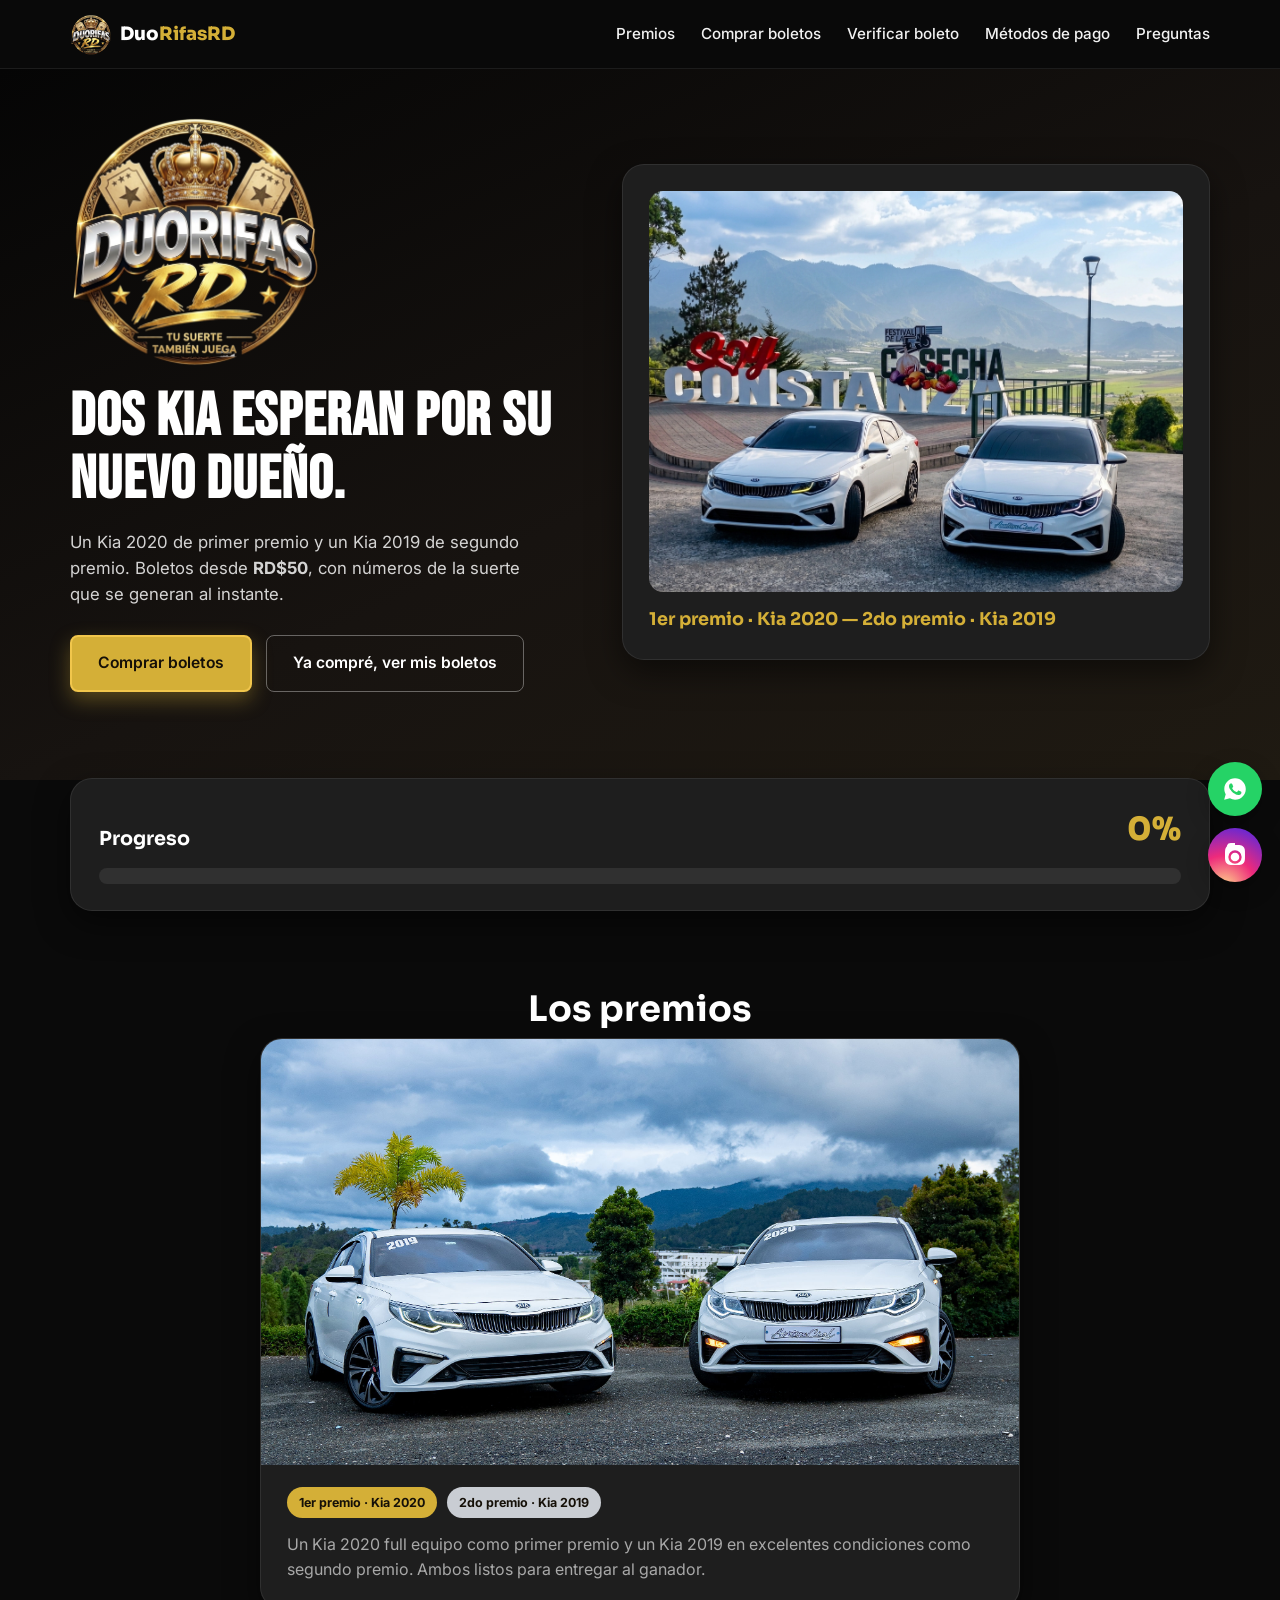
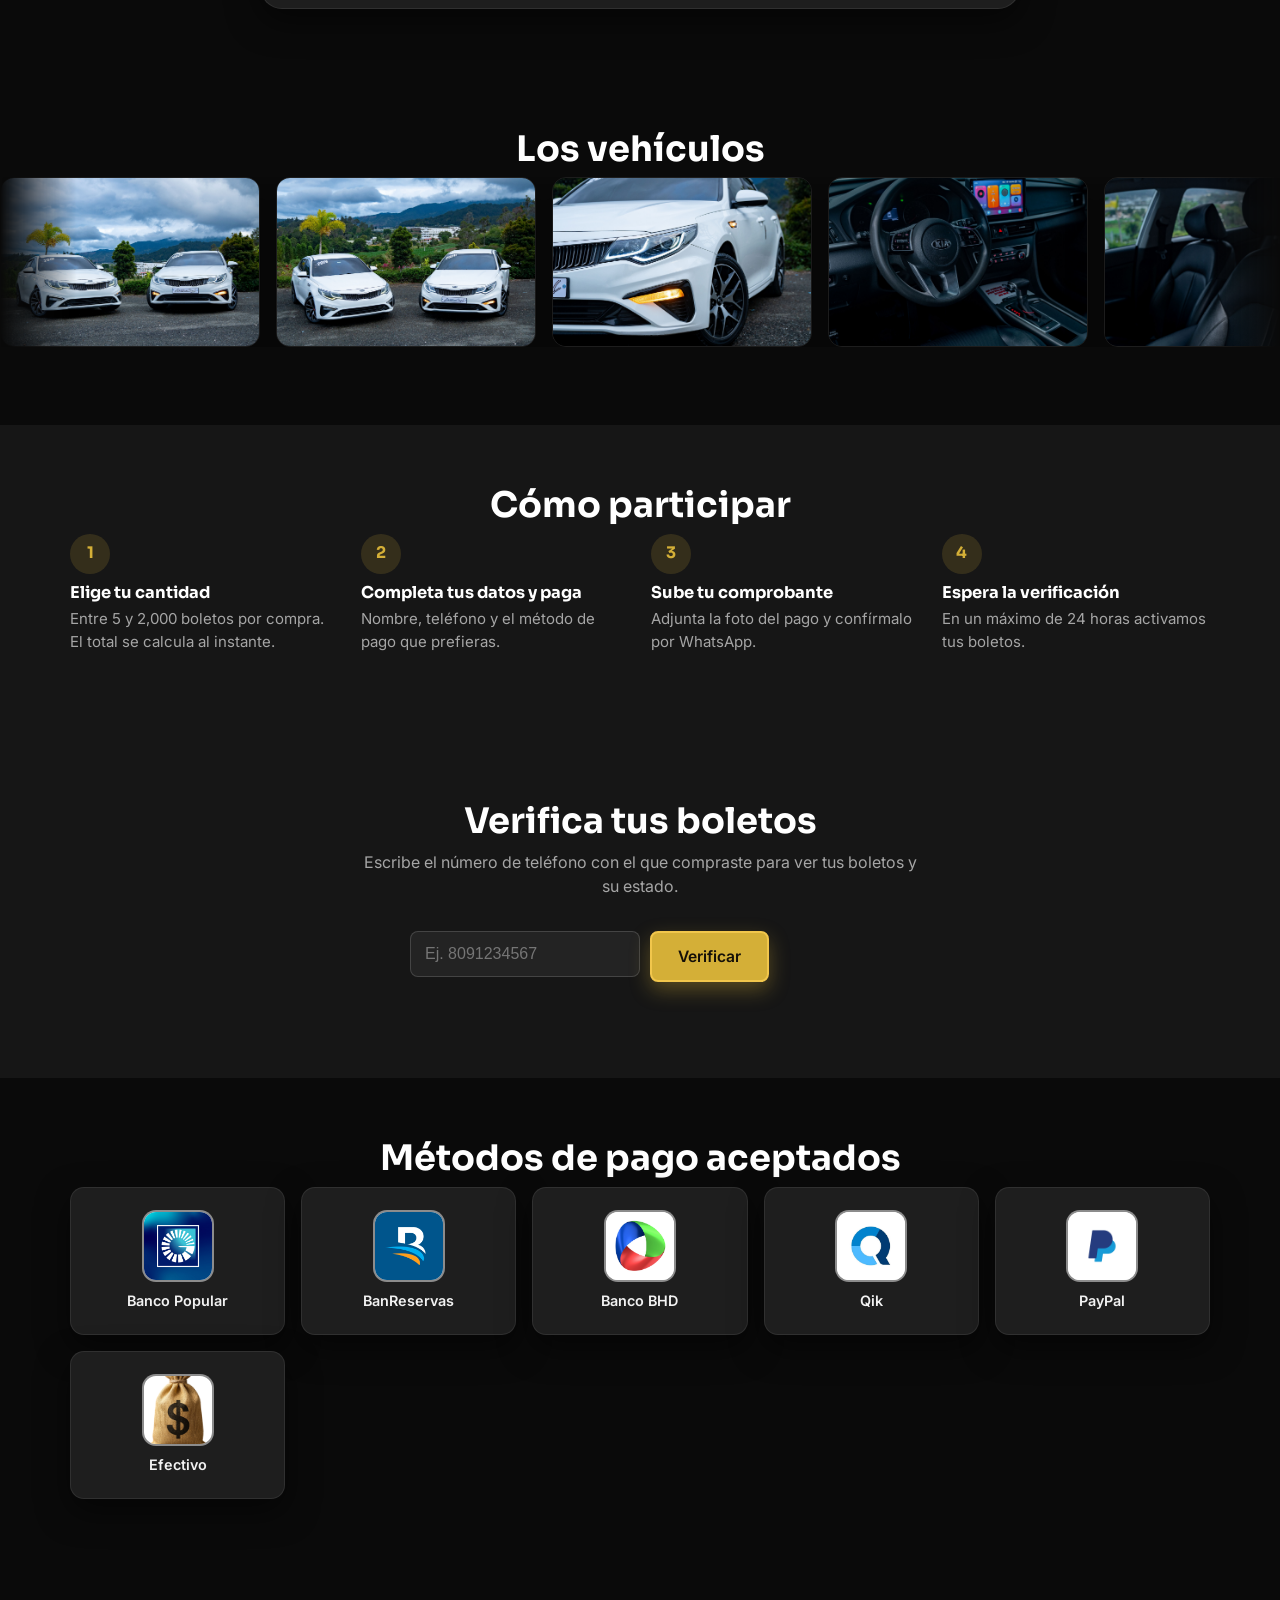
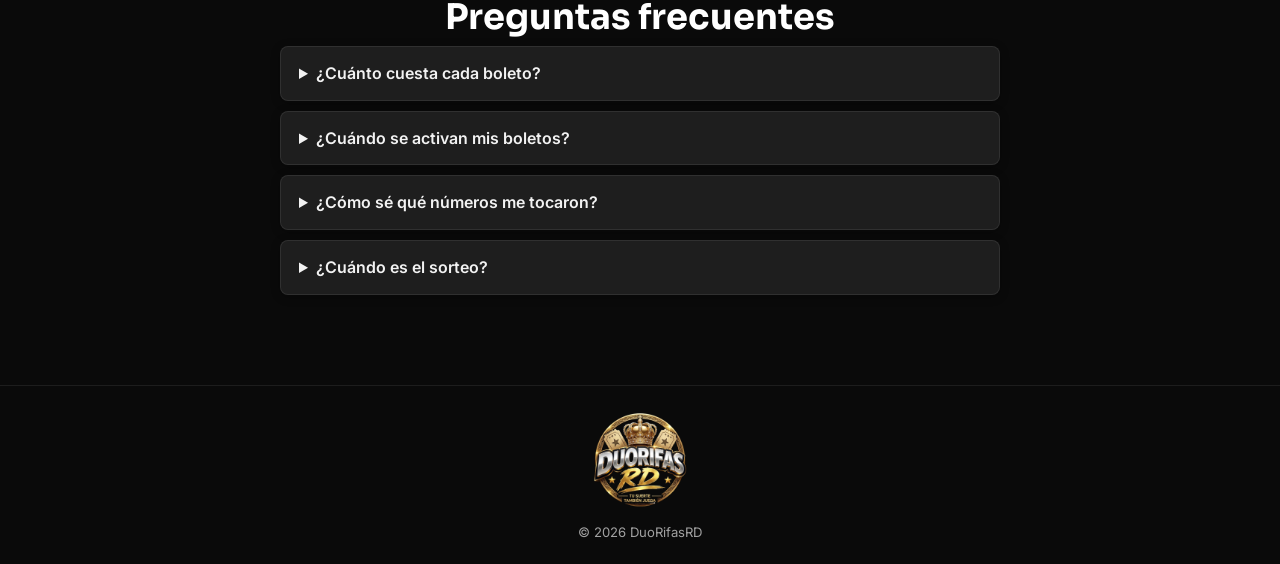
==== index.html @ 2a540178 "Actualización del proyecto" ====
<!DOCTYPE html>
<html lang="es">
<head>
<meta charset="UTF-8">
<meta name="viewport" content="width=device-width, initial-scale=1.0, viewport-fit=cover">
<title>DuoRifa </title>
<meta name="description" content="Compra tus boletos para la DuoRifa y participa por un Kia 2020 o un Kia 2019. Boletos desde RD$50.">
<link rel="preconnect" href="https://fonts.googleapis.com">
<link rel="preconnect" href="https://fonts.gstatic.com" crossorigin>
<link href="https://fonts.googleapis.com/css2?family=Sora:wght@400;600;700;800&family=Inter:wght@400;500;600;700&family=Bebas+Neue&display=swap" rel="stylesheet">
<link rel="stylesheet" href="styles.css">
</head>
<body>

<!-- ============ BOTONES FLOTANTES ============ -->
<div class="floating-buttons" aria-label="Contacto rápido">
  <a class="float-btn float-whatsapp" href="https://wa.me/18295639146" target="_blank" rel="noopener" aria-label="Escribir por WhatsApp">
    <svg viewBox="0 0 24 24" width="26" height="26" fill="currentColor" aria-hidden="true"><path d="M12.04 2C6.58 2 2.13 6.45 2.13 11.91c0 1.79.47 3.47 1.29 4.93L2 22l5.29-1.39a9.9 9.9 0 0 0 4.75 1.21h.01c5.46 0 9.91-4.45 9.91-9.91C21.96 6.45 17.5 2 12.04 2zm5.8 14.13c-.24.68-1.4 1.3-1.93 1.38-.49.08-1.11.11-1.79-.11-.41-.13-.94-.3-1.62-.59-2.85-1.23-4.71-4.1-4.85-4.29-.14-.19-1.16-1.54-1.16-2.94s.73-2.09.99-2.38c.26-.29.56-.36.75-.36l.54.01c.17.01.4-.06.63.48.24.56.81 1.96.88 2.1.07.14.11.31.02.5-.09.19-.14.31-.28.47-.14.16-.29.36-.42.49-.14.14-.28.29-.12.57.16.28.72 1.19 1.55 1.93 1.06.95 1.96 1.24 2.24 1.38.28.14.45.12.61-.07.17-.19.71-.83.9-1.12.19-.28.38-.24.63-.14.26.09 1.65.78 1.93.92.28.14.47.21.54.33.07.12.07.68-.17 1.36z"/></svg>
  </a>
  <a class="float-btn float-instagram" href="https://www.instagram.com/_duorifasrd" target="_blank" rel="noopener" aria-label="Ver Instagram">
    <svg viewBox="0 0 24 24" width="24" height="24" fill="currentColor" aria-hidden="true"><path d="M12 2c2.72 0 3.06.01 4.12.06 1.06.05 1.79.22 2.43.47.66.26 1.22.6 1.77 1.15.55.55.9 1.11 1.15 1.77.25.64.42 1.37.47 2.43.05 1.06.06 1.4.06 4.12s-.01 3.06-.06 4.12c-.05 1.06-.22 1.79-.47 2.43a4.9 4.9 0 0 1-1.15 1.77 4.9 4.9 0 0 1-1.77 1.15c-.64.25-1.37.42-2.43.47-1.06.05-1.4.06-4.12.06s-3.06-.01-4.12-.06c-1.06-.05-1.79-.22-2.43-.47a4.9 4.9 0 0 1-1.77-1.15 4.9 4.9 0 0 1-1.15-1.77c-.25-.64-.42-1.37-.47-2.43C2.01 15.06 2 14.72 2 12s.01-3.06.06-4.12c.05-1.06.22-1.79.47-2.43.26-.66.6-1.22 1.15-1.77A4.9 4.9 0 0 1 5.45.53C6.09.28 6.82.11 7.88.06 8.94.01 9.28 0 12 0zm0 5.35a6.65 6.65 0 1 0 0 13.3 6.65 6.65 0 0 0 0-13.3zm0 10.97a4.32 4.32 0 1 1 0-8.64 4.32 4.32 0 0 1 0 8.64zm6.9-11.23a1.55 1.55 0 1 1-3.1 0 1.55 1.55 0 0 1 3.1 0z"/></svg>
  </a>
</div>

<!-- ============ HEADER ============ -->
<header class="site-header">
  <div class="container header-inner">
    <a href="#inicio" class="logo">
      <img src="logorifa.png" alt="" class="logo-icon" aria-hidden="true">
      <span class="logo-text">Duo<span>RifasRD</span></span>
    </a>
    <nav class="main-nav" id="mainNav">
      <a href="#premios">Premios</a>
      <a href="#" id="navBuyBtn">Comprar boletos</a>
      <a href="#verificar">Verificar boleto</a>
      <a href="#pago">Métodos de pago</a>
      <a href="#faq">Preguntas</a>
    </nav>
    <button class="nav-toggle" id="navToggle" aria-label="Abrir menú" aria-expanded="false">
      <span></span><span></span><span></span>
    </button>
  </div>
</header>

<main>

  <!-- ============ HERO ============ -->
  <section class="hero" id="inicio">
    <div class="container hero-inner">
      <div class="hero-copy">
        <div class="hero-logo">
          <img id="heroLogoImg" src="logorifa.png" alt="DuoRifas RD" class="hero-logo-img">
        </div>
        <h1>Dos Kia esperan por su nuevo dueño.</h1>
        <p class="hero-sub">Un Kia 2020 de primer premio y un Kia 2019 de segundo premio. Boletos desde <strong>RD$50</strong>, con números de la suerte que se generan al instante.</p>
      </div>
      <div class="hero-visual">
        <div class="hero-card">
          <img id="heroCarImg" src="coches.jpg" alt="Kia 2020 y Kia 2019, los dos premios de la rifa" class="hero-car-img">
          <div class="hero-card-label">1er premio · Kia 2020 — 2do premio · Kia 2019</div>
        </div>
      </div>
      <div class="hero-actions">
        <a href="#" id="heroBuyBtn" class="btn btn-primary btn-neon">Comprar boletos</a>
        <a href="#verificar" class="btn btn-ghost">Ya compré, ver mis boletos</a>
      </div>
    </div>
  </section>

  <!-- ============ PROGRESO DE LA RIFA ============ -->
  <section class="progress-section">
    <div class="container">
      <div class="progress-card">
        <div class="progress-head">
          <div>
            <h2>Progreso</h2>
          </div>
          <div class="progress-percent" id="progressPercent">0%</div>
        </div>
        <div class="progress-track" role="progressbar" aria-valuemin="0" aria-valuemax="100" aria-valuenow="0" id="progressTrack">
          <div class="progress-fill" id="progressFill"></div>
        </div>
        <p class="progress-note" id="drawDateNote" hidden>
          🎉 ¡Ya vendimos el 80%! El sorteo se realizará el <strong id="drawDateText">POR DEFINIR</strong>.
        </p>
      </div>
    </div>
  </section>

  <!-- ============ PREMIOS ============ -->
  <section class="prizes" id="premios">
    <div class="container">
      <h2 class="section-title">Los premios</h2>
      <div class="prize-single">
        <img src="1.jpg" alt="Kia 2020 y Kia 2019, los dos premios de la rifa" class="prize-single-img">
        <div class="prize-single-body">
          <div class="prize-single-badges">
            <span class="prize-badge">1er premio · Kia 2020</span>
            <span class="prize-badge prize-badge-second">2do premio · Kia 2019</span>
          </div>
          <p>Un Kia 2020 full equipo como primer premio y un Kia 2019 en excelentes condiciones como segundo premio. Ambos listos para entregar al ganador.</p>
        </div>
      </div>
    </div>
  </section>

   <!-- ============ GALERÍA DE VEHÍCULOS ============ -->
  <section class="vehicle-gallery" id="galeria">
    <div class="container">
      <h2 class="section-title">Los vehículos</h2>
    </div>
    <div class="gallery-track-wrapper">
      <div class="gallery-track" id="galleryTrack">
        <img src="1.jpg" alt="Vehículo 1" class="gallery-img">
        <img src="4.jpg" alt="Vehículo 2" class="gallery-img">
        <img src="5.jpg" alt="Vehículo 3" class="gallery-img">
        <img src="6.jpg" alt="Vehículo 4" class="gallery-img">
        <img src="7.jpg" alt="Vehículo 5" class="gallery-img">
        <img src="8.jpg" alt="Vehículo 6" class="gallery-img">
        <img src="9.jpg" alt="Vehículo 7" class="gallery-img">
        <img src="10.jpg" alt="Vehículo 8" class="gallery-img">
        <img src="11.jpg" alt="Vehículo 9" class="gallery-img">
        <img src="3.jpg" alt="Vehículo 10" class="gallery-img">
        <img src="rosa.png" alt="Vehículo 11" class="gallery-img">
      </div>
    </div>
  </section>

  <!-- ============ VISOR DE IMAGEN (LIGHTBOX) ============ -->
  <div class="lightbox" id="lightbox" hidden>
    <button class="lightbox-close" id="lightboxClose" aria-label="Cerrar">&times;</button>
    <img src="" alt="" id="lightboxImg" class="lightbox-img">
  </div>


  <!-- ============ CÓMO FUNCIONA ============ -->
  <section class="how-it-works">
    <div class="container">
      <h2 class="section-title">Cómo participar</h2>
      <ol class="steps">
        <li><span class="step-num">1</span><div><h3>Elige tu cantidad</h3><p>Entre 5 y 2,000 boletos por compra. El total se calcula al instante.</p></div></li>
        <li><span class="step-num">2</span><div><h3>Completa tus datos y paga</h3><p>Nombre, teléfono y el método de pago que prefieras.</p></div></li>
        <li><span class="step-num">3</span><div><h3>Sube tu comprobante</h3><p>Adjunta la foto del pago y confírmalo por WhatsApp.</p></div></li>
        <li><span class="step-num">4</span><div><h3>Espera la verificación</h3><p>En un máximo de 24 horas activamos tus boletos.</p></div></li>
      </ol>
    </div>
  </section>

  <!-- ============ COMPRAR BOLETOS (VENTANA MODAL) ============ -->
  <div class="modal-overlay" id="buyModal" hidden>
    <div class="modal-backdrop" id="buyModalBackdrop"></div>
    <div class="modal-box" role="dialog" aria-modal="true" aria-labelledby="buyModalTitle">
      <button class="modal-close" id="buyModalClose" aria-label="Cerrar">&times;</button>

      <!-- Paso 1: cantidad -->
      <div class="buy-card" id="stepQuantity">
        <h3 class="buy-step-title" id="buyModalTitle">1. ¿Cuántos boletos quieres?</h3>
        <div class="qty-options" id="qtyOptions">
  <button class="qty-btn" data-qty="5" aria-pressed="false">
    <span class="qty-btn-left">
      <span class="qty-btn-num">5</span>
      <span class="qty-btn-label">boletos</span>
    </span>
    <span class="qty-btn-right">
      <span class="qty-btn-price">RD$250</span>
      <span class="qty-btn-indicator" aria-hidden="true"></span>
    </span>
  </button>
  <button class="qty-btn" data-qty="10" aria-pressed="false">
    <span class="qty-btn-left">
      <span class="qty-btn-num">10</span>
      <span class="qty-btn-label">boletos</span>
    </span>
    <span class="qty-btn-right">
      <span class="qty-btn-price">RD$500</span>
      <span class="qty-btn-indicator" aria-hidden="true"></span>
    </span>
  </button>
  <button class="qty-btn" data-qty="20" aria-pressed="false">
    <span class="qty-btn-left">
      <span class="qty-btn-num">20</span>
      <span class="qty-btn-label">boletos</span>
    </span>
    <span class="qty-btn-right">
      <span class="qty-btn-price">RD$1,000</span>
      <span class="qty-btn-indicator" aria-hidden="true"></span>
    </span>
  </button>
  <button class="qty-btn" data-qty="30" aria-pressed="false">
    <span class="qty-btn-left">
      <span class="qty-btn-num">30</span>
      <span class="qty-btn-label">boletos</span>
    </span>
    <span class="qty-btn-right">
      <span class="qty-btn-price">RD$1,500</span>
      <span class="qty-btn-indicator" aria-hidden="true"></span>
    </span>
  </button>
  <button class="qty-btn" data-qty="50" aria-pressed="false">
    <span class="qty-btn-left">
      <span class="qty-btn-num">50</span>
      <span class="qty-btn-label">boletos</span>
    </span>
    <span class="qty-btn-right">
      <span class="qty-btn-price">RD$2,500</span>
      <span class="qty-btn-indicator" aria-hidden="true"></span>
    </span>
  </button>
  <button class="qty-btn" data-qty="100" aria-pressed="false">
    <span class="qty-btn-left">
      <span class="qty-btn-num">100</span>
      <span class="qty-btn-label">boletos</span>
    </span>
    <span class="qty-btn-right">
      <span class="qty-btn-price">RD$5,000</span>
      <span class="qty-btn-indicator" aria-hidden="true"></span>
    </span>
  </button>
</div>
        <div class="qty-custom">
          <label for="qtyCustom">O escribe una cantidad (mínimo 5):</label>
          <input type="number" id="qtyCustom" min="5" max="2000" step="1" placeholder="Ej. 15">
        </div>
        <div class="qty-summary">
          <div>
            <span class="qty-summary-label">Boletos seleccionados</span>
            <span class="qty-summary-value" id="selectedQty">0</span>
          </div>
          <div>
            <span class="qty-summary-label">Total a transferir</span>
            <span class="qty-summary-value" id="totalAmount">RD$0</span>
          </div>
        </div>
        <button class="btn btn-primary btn-block" id="goToFormBtn" disabled>Continuar</button>
      </div>

      <!-- Paso 2: formulario + pago -->
      <div class="buy-card" id="stepForm" hidden>
        <h3 class="buy-step-title">2. Tus datos y el pago</h3>
                <form id="purchaseForm" novalidate>
          <p class="form-error" id="purchaseFormError" hidden></p>

          <div class="form-row">
            <label for="fullName">Nombre completo</label>
            <input type="text" id="fullName" name="fullName" required placeholder="Ej. Juana Pérez">
            <p class="field-error" id="fullNameError" hidden>Escribe tu nombre completo.</p>
          </div>
          <div class="form-row">
            <label for="phone">Número de teléfono</label>
            <input type="tel" id="phone" name="phone" required placeholder="Ej. 8091234567">
            <p class="field-error" id="phoneError" hidden>Escribe un número de teléfono válido (mínimo 10 dígitos).</p>
          </div>

          <div class="form-row">
            <label>Método de pago</label>
            <div class="payment-methods" id="paymentMethods">
<button type="button" class="pm-btn" data-method="popular">
  <span class="pay-icon"><img src="popular.jpg" alt="Banco Popular"></span>
  <span>Banco Popular</span>
</button>
<button type="button" class="pm-btn" data-method="banreservas">
  <span class="pay-icon"><img src="banreservas.jpg" alt="BanReservas"></span>
  <span>BanReservas</span>
</button>
<button type="button" class="pm-btn" data-method="bhd">
  <span class="pay-icon"><img src="bhd.jpg" alt="Banco BHD"></span>
  <span>Banco BHD</span>
</button>
<button type="button" class="pm-btn" data-method="qik">
  <span class="pay-icon"><img src="qik.jpg" alt="Qik"></span>
  <span>Qik (banco digital)</span>
</button>
<button type="button" class="pm-btn" data-method="paypal">
  <span class="pay-icon"><img src="paypal.png" alt="PayPal"></span>
  <span>PayPal</span>
</button>
<button type="button" class="pm-btn" data-method="efectivo">
  <span class="pay-icon"><img src="efectivo.png" alt="Efectivo"></span>
  <span>Efectivo</span>
</button>
            </div>
            <p class="field-error" id="methodError" hidden>Elige un método de pago.</p>
          </div>

          <div class="payment-details" id="paymentDetails" hidden>
            <!-- Se llena dinámicamente vía JS según el método elegido -->
          </div>

          <div class="form-row">
            <label for="proofFile">Foto del comprobante de pago</label>
            <div class="file-input-wrapper">
              <input type="file" id="proofFile" name="proofFile" accept="image/*" required class="file-input-hidden">
              <label for="proofFile" class="file-input-btn">Seleccionar archivo</label>
                            <span class="file-input-name" id="proofFileName">Ningún archivo seleccionado</span>
            </div>
            <p class="field-error" id="proofFileError" hidden>Sube la foto de tu comprobante de pago.</p>
            <img id="proofPreview" class="proof-preview" hidden alt="Vista previa del comprobante">
          </div>

          <div class="form-row form-summary-row">
            <span>Boletos: <strong id="confirmQty">0</strong></span>
            <span>Total: <strong id="confirmTotal">RD$0</strong></span>
          </div>

          <button type="submit" class="btn btn-primary btn-block" id="submitPurchaseBtn">Ya realicé el pago</button>
          <button type="button" class="btn btn-ghost btn-block" id="backToQtyBtn">Volver</button>
        </form>
      </div>

      <!-- Paso 3: confirmación -->
      <div class="buy-card" id="stepConfirm" hidden>
        <div class="confirm-icon">✅</div>
        <h3 class="buy-step-title">¡Compra registrada!</h3>

        <div class="ticket-numbers-box">
          <p class="ticket-numbers-label">
            Tus números de boleto
            <span class="verify-status status-pendiente">Pendiente de verificación</span>
          </p>
          <div class="ticket-numbers" id="confirmTicketNumbers"></div>
        </div>

        <p class="confirm-wait">Ya puedes ver tus números arriba. Aparecerán como <strong>"Pendiente"</strong> hasta que verifiquemos tu pago (máximo <strong>24 horas</strong>) — puedes revisar ese estado en cualquier momento en "Verificar boleto" con tu número de teléfono.</p>
        <a class="btn btn-whatsapp btn-block" id="sendProofWhatsapp" target="_blank" rel="noopener">Confirmar comprobante por WhatsApp</a>
        <p class="whatsapp-hint">Se abrirá WhatsApp con un mensaje listo — solo adjunta la foto del comprobante que ya subiste y envíala.</p>
        <button class="btn btn-ghost btn-block" id="newPurchaseBtn">Comprar más boletos</button>
      </div>

    </div>
  </div>

  <!-- ============ VERIFICAR BOLETO ============ -->
  <section class="verify-section" id="verificar">
    <div class="container">
      <h2 class="section-title">Verifica tus boletos</h2>
      <p class="section-sub">Escribe el número de teléfono con el que compraste para ver tus boletos y su estado.</p>
            <form id="verifyForm" class="verify-form">
        <div class="verify-form-field">
          <input type="tel" id="verifyPhone" placeholder="Ej. 8091234567" required>
          <p class="field-error" id="verifyPhoneError" hidden>Escribe un número de teléfono válido.</p>
        </div>
        <button type="submit" class="btn btn-primary btn-neon">Verificar</button>
      </form>
      <div id="verifyResults" class="verify-results" hidden></div>
    </div>
  </section>

  <!-- ============ MÉTODOS DE PAGO ============ -->
  <section class="pay-methods-section" id="pago">
    <div class="container">
      <h2 class="section-title">Métodos de pago aceptados</h2>
      <div class="pay-grid">
        <div class="pay-item">
          <span class="pay-icon pay-icon-lg"><img src="popular.jpg" alt="Banco Popular"></span>
          <p>Banco Popular</p>
        </div>
        <div class="pay-item">
          <span class="pay-icon pay-icon-lg"><img src="banreservas.jpg" alt="BanReservas"></span>
          <p>BanReservas</p>
        </div>
        <div class="pay-item">
          <span class="pay-icon pay-icon-lg"><img src="bhd.jpg" alt="Banco BHD"></span>
          <p>Banco BHD</p>
        </div>
        <div class="pay-item">
          <span class="pay-icon pay-icon-lg"><img src="qik.jpg" alt="Qik"></span>
          <p>Qik</p>
        </div>
        <div class="pay-item">
          <span class="pay-icon pay-icon-lg"><img src="paypal.png" alt="PayPal"></span>
          <p>PayPal</p>
        </div>
        <div class="pay-item">
          <span class="pay-icon pay-icon-lg"><img src="efectivo.png" alt="Efectivo"></span>
          <p>Efectivo</p>
        </div>
      </div>
    </div>
  </section>

  <!-- ============ FAQ ============ -->
  <section class="faq-section" id="faq">
    <div class="container">
      <h2 class="section-title">Preguntas frecuentes</h2>
      <div class="faq-list">
        <details>
          <summary>¿Cuánto cuesta cada boleto?</summary>
          <p>Cada boleto cuesta RD$50. Puedes comprar entre 5 y 2,000 boletos por compra. Si necesitas más, escríbenos por WhatsApp.</p>
        </details>
        <details>
          <summary>¿Cuándo se activan mis boletos?</summary>
          <p>Después de subir tu comprobante, la verificación toma un máximo de 24 horas.</p>
        </details>
        <details>
          <summary>¿Cómo sé qué números me tocaron?</summary>
          <p>Apenas completas la compra, la página te muestra tus números al instante, marcados como "Pendiente" hasta que confirmemos tu pago. También puedes consultarlos luego en la sección "Verificar boleto".</p>
        </details>
        <details>
          <summary>¿Cuándo es el sorteo?</summary>
          <p>La fecha se anuncia aquí mismo en la página apenas alcancemos el 80% de los boletos vendidos.</p>
        </details>
      </div>
    </div>
  </section>

</main>

<footer class="site-footer">
  <div class="container footer-inner">
    <div class="footer-logo-box">
      <img id="footerLogoImg" src="logorifa.png" alt="DuoRifas RD" class="footer-logo-img">
    </div>
    <p class="footer-rights">© 2026 DuoRifasRD</p>
  </div>
</footer>

<!-- Firebase (necesario para que los boletos y el progreso sean compartidos entre todos los compradores) -->
<script type="module" src="firebase-config.js"></script>
<script type="module" src="script.js"></script>
</body>
</html>
---- styles.css ----
/* =====================================================================
   DuoRifa — estilos
   Paleta basada en el logo: negro (#0A0A0A), dorado (#D4AF37) y
   plateado (#C9CDD3). El verde se mantiene ÚNICAMENTE para el estado
   "Verificado" (éxito) — en todo lo demás se usó dorado/negro/plateado.
   Tipografía: Sora (títulos) + Inter (texto)
   ===================================================================== */

:root {
  --gold: #D4AF37;
  --gold-bright: #F1C64C;
  --gold-soft: rgba(212, 175, 55, 0.16);
  --black: #0A0A0A;
  --charcoal: #161616;
  --card: #1E1E1E;
  --card-border: rgba(255, 255, 255, 0.08);
  --silver: #C9CDD3;
  --text: #F2F2F2;
  --text-soft: rgba(242, 242, 242, 0.65);
  --white: #FFFFFF;
  --green: #0F7B4F;
  --green-dark: #0B5C3B;
  --green-light: rgba(15, 123, 79, 0.18);
  --danger: #E2543A;
  --radius-sm: 8px;
  --radius-md: 14px;
  --radius-lg: 22px;
  --shadow: 0 12px 32px rgba(0, 0, 0, 0.5);
  --font-display: "Sora", sans-serif;
  --font-body: "Inter", sans-serif;
}

* { box-sizing: border-box; }

html {
  scroll-behavior: smooth;
}

@media (prefers-reduced-motion: reduce) {
  html { scroll-behavior: auto; }
  * { animation-duration: 0.01ms !important; animation-iteration-count: 1 !important; transition-duration: 0.01ms !important; }
}

body {
  margin: 0;
  font-family: var(--font-body);
  color: var(--text);
  background: var(--black);
  line-height: 1.55;
  -webkit-font-smoothing: antialiased;
}

img { max-width: 100%; display: block; }

.container {
  width: 100%;
  max-width: 1180px;
  margin: 0 auto;
  padding: 0 20px;
}

h1, h2, h3 {
  font-family: var(--font-display);
  color: var(--white);
  margin: 0 0 12px;
  line-height: 1.15;
}

.section-title {
  font-size: clamp(1.6rem, 3vw, 2.2rem);
  text-align: center;
  margin-bottom: 8px;
}

.section-sub {
  text-align: center;
  color: var(--text-soft);
  max-width: 560px;
  margin: 0 auto 32px;
}

a { color: inherit; }

/* Placeholder de foto/logo que el cliente reemplaza luego */
.tag-photo {
  display: inline-block;
  font-family: var(--font-body);
  font-size: 0.72rem;
  font-weight: 600;
  color: var(--gold);
  background: var(--gold-soft);
  border: 1px dashed var(--gold);
  border-radius: 999px;
  padding: 5px 12px;
  margin-bottom: 8px;
}
.tag-photo-sm { font-size: 0.62rem; padding: 3px 9px; }

/* ============ BOTONES ============ */
.btn {
  display: inline-flex;
  align-items: center;
  justify-content: center;
  gap: 8px;
  font-family: var(--font-body);
  font-weight: 600;
  font-size: 0.98rem;
  padding: 14px 26px;
  border-radius: var(--radius-sm);
  border: none;
  cursor: pointer;
  text-decoration: none;
  transition: transform 0.15s ease, box-shadow 0.15s ease, background 0.15s ease;
}
.btn:active { transform: translateY(1px); }
.btn-primary {
  background: var(--gold);
  color: #151008;
  box-shadow: 0 8px 20px rgba(212, 175, 55, 0.35);
}
.btn-primary:hover { background: var(--gold-bright); }
.btn-primary:disabled {
  background: rgba(255, 255, 255, 0.08);
  color: rgba(255, 255, 255, 0.35);
  box-shadow: none;
  cursor: not-allowed;
}
.btn-ghost {
  background: transparent;
  color: var(--text);
  border: 1.5px solid rgba(255, 255, 255, 0.25);
}
.btn-ghost:hover { border-color: rgba(255, 255, 255, 0.6); }
.btn-whatsapp {
  background: #25D366;
  color: var(--white);
}
.btn-whatsapp:hover { background: #1DA851; }
.btn-block { width: 100%; }

/* ============ BOTONES FLOTANTES ============ */
.floating-buttons {
  position: fixed;
  right: 18px;
  bottom: 18px;
  display: flex;
  flex-direction: column;
  gap: 12px;
  z-index: 60;
}
.float-btn {
  width: 54px;
  height: 54px;
  border-radius: 50%;
  display: flex;
  align-items: center;
  justify-content: center;
  color: var(--white);
  box-shadow: 0 8px 22px rgba(0,0,0,0.25);
}
.float-whatsapp { background: #25D366; }
.float-instagram {
  background: radial-gradient(circle at 30% 110%, #ffdb8b 0%, #ee2a7b 45%, #6228d7 90%);
}
.float-whatsapp {
  animation: pulseGlow 2.6s ease-in-out infinite;
}
@keyframes pulseGlow {
  0%, 100% { box-shadow: 0 8px 22px rgba(37,211,102,0.35); }
  50% { box-shadow: 0 8px 30px rgba(37,211,102,0.65); }
}

/* ============ HEADER ============ */
.site-header {
  position: sticky;
  top: 0;
  background: rgba(10, 10, 10, 0.85);
  backdrop-filter: blur(8px);
  z-index: 50;
  border-bottom: 1px solid rgba(255, 255, 255, 0.08);
}
.header-inner {
  display: flex;
  align-items: center;
  justify-content: space-between;
  height: 68px;
}
.logo {
  display: flex;
  align-items: center;
  gap: 8px;
  font-family: var(--font-display);
  font-weight: 800;
  font-size: 1.15rem;
  color: var(--white);
  text-decoration: none;
}
.logo-icon {
  width: 42px;
  height: 42px;
  object-fit: contain;
  flex-shrink: 0;
}
.logo-text span { color: var(--gold); }
.main-nav { display: flex; gap: 26px; }
.main-nav a {
  text-decoration: none;
  color: var(--text);
  font-weight: 500;
  font-size: 0.95rem;
}
.main-nav a:hover { color: var(--gold); }

.nav-toggle {
  display: none;
  flex-direction: column;
  justify-content: center;
  gap: 5px;
  width: 40px;
  height: 40px;
  background: none;
  border: none;
  cursor: pointer;
}
.nav-toggle span {
  width: 100%;
  height: 2px;
  background: var(--white);
  border-radius: 2px;
}

/* ============ HERO ============
   hero-inner tiene 3 hijos directos: hero-copy, hero-visual y
   hero-actions (los botones ya no van anidados dentro de hero-copy).
   En escritorio se acomodan con grid-template-areas en 2 columnas:
   copy/actions a la izquierda, visual a la derecha ocupando ambas filas.
   En móvil se cambia a una sola columna en orden: visual, actions, copy
   — así los botones quedan justo debajo de la foto de los carros.
   ============ */
.hero {
  background: linear-gradient(155deg, #050505 0%, #171310 55%, #1f1a12 100%);
  color: var(--white);
  padding: 64px 0 88px;
  overflow: hidden;
  position: relative;
}
.hero-inner {
  display: grid;
  grid-template-columns: 1fr 1.15fr;
  grid-template-areas:
    "copy visual"
    "actions visual";
  column-gap: 40px;
  row-gap: 0;
  align-items: center;
}
.hero-copy { grid-area: copy; }
.hero-visual { grid-area: visual; }
.hero-actions { grid-area: actions; }

.hero-logo { margin-top: -28px; margin-bottom: 16px; }
.hero-logo-img {
  max-width: 250px;
  height: auto;
}
.hero h1 {
  font-family: 'Bebas Neue', sans-serif;
  color: var(--white);
  font-size: clamp(2.6rem, 5vw, 3.8rem);
  letter-spacing: 1px;
  text-transform: uppercase;
  line-height: 1.05;
}
.hero-sub {
  color: rgba(255,255,255,0.82);
  font-size: 1.05rem;
  max-width: 480px;
  margin-bottom: 0;
}
.hero-actions { display: flex; flex-wrap: wrap; gap: 14px; margin-top: 28px; }
.hero .btn-ghost { color: var(--white); border-color: rgba(255,255,255,0.35); }
.hero .btn-ghost:hover { border-color: var(--white); }

.hero-card {
  background: var(--card);
  border: 1px solid var(--card-border);
  border-radius: var(--radius-lg);
  padding: 26px;
  color: var(--text);
  box-shadow: var(--shadow);
  animation: floatCard 4.5s ease-in-out infinite;
}
@keyframes floatCard {
  0%, 100% { transform: translateY(0); }
  50% { transform: translateY(-10px); }
}
.hero-car-img {
  width: 100%;
  aspect-ratio: 4/3;
  object-fit: cover;
  border-radius: var(--radius-md);
  background: var(--charcoal);
}
.hero-card-label {
  margin-top: 14px;
  font-weight: 700;
  font-size: 1.1rem;
  font-family: var(--font-display);
  color: var(--gold);
}

/* ============ PROGRESO ============ */
.progress-section { padding: 44px 0 0; margin-top: -46px; position: relative; z-index: 5; }
.progress-card {
  background: var(--card);
  border: 1px solid var(--card-border);
  border-radius: var(--radius-lg);
  box-shadow: var(--shadow);
  padding: 26px 28px;
}
.progress-head {
  display: flex;
  justify-content: space-between;
  align-items: flex-end;
  gap: 16px;
  margin-bottom: 14px;
  flex-wrap: wrap;
}
.progress-head h2 { font-size: 1.2rem; margin-bottom: 4px; }
.progress-percent {
  font-family: var(--font-display);
  font-weight: 800;
  font-size: 2rem;
  color: var(--gold);
}
.progress-track {
  width: 100%;
  height: 16px;
  background: rgba(255, 255, 255, 0.08);
  border-radius: 999px;
  overflow: hidden;
}
.progress-fill {
  height: 100%;
  width: 0%;
  background: linear-gradient(90deg, var(--gold) 0%, var(--gold-bright) 100%);
  border-radius: 999px;
  transition: width 0.8s ease;
}
.progress-note {
  margin: 16px 0 0;
  background: rgba(212, 175, 55, 0.12);
  border: 1px solid rgba(212, 175, 55, 0.4);
  color: var(--gold-bright);
  padding: 12px 16px;
  border-radius: var(--radius-sm);
  font-size: 0.92rem;
}

/* ============ PREMIOS ============ */
.prizes { padding: 78px 0 60px; }
.prize-grid {
  display: grid;
  grid-template-columns: 1fr 1fr;
  gap: 26px;
}
.prize-card {
  background: var(--card);
  border: 1px solid var(--card-border);
  border-radius: var(--radius-lg);
  padding: 22px;
  box-shadow: var(--shadow);
  position: relative;
}
.prize-badge {
  position: absolute;
  top: 18px;
  right: 18px;
  background: var(--gold);
  color: #151008;
  font-weight: 700;
  font-size: 0.78rem;
  padding: 6px 12px;
  border-radius: 999px;
}
.prize-img {
  width: 100%;
  aspect-ratio: 16/10;
  object-fit: cover;
  border-radius: var(--radius-md);
  background: var(--charcoal);
  margin-bottom: 14px;
}
.prize-card h3 { margin-bottom: 6px; }
.prize-card p { color: var(--text-soft); margin: 0; }

/* ============ CÓMO FUNCIONA ============ */
.how-it-works { padding: 60px 0 78px; background: var(--charcoal); }
.steps {
  list-style: none;
  margin: 0;
  padding: 0;
  display: grid;
  grid-template-columns: repeat(4, 1fr);
  gap: 22px;
}
.steps li { display: flex; flex-direction: column; gap: 10px; }
.step-num {
  width: 40px;
  height: 40px;
  border-radius: 50%;
  background: var(--gold-soft);
  color: var(--gold);
  font-family: var(--font-display);
  font-weight: 700;
  display: flex;
  align-items: center;
  justify-content: center;
}
.steps h3 { font-size: 1.02rem; margin-bottom: 4px; }
.steps p { color: var(--text-soft); margin: 0; font-size: 0.94rem; }

/* ============ MODAL DE COMPRA ============ */
body.modal-open { overflow: hidden; }

.modal-overlay {
  position: fixed;
  inset: 0;
  z-index: 200;
  display: flex;
  align-items: center;
  justify-content: center;
  padding: 20px;
}

.modal-overlay[hidden] { display: none; }

.modal-backdrop {
  position: absolute;
  inset: 0;
  background: rgba(0, 0, 0, 0.75);
  backdrop-filter: blur(2px);
}

.modal-box {
  position: relative;
  width: 100%;
  max-width: 480px;
  max-height: 88vh;
  overflow-y: auto;
  animation: modal-pop 0.22s ease;
}

@keyframes modal-pop {
  from { opacity: 0; transform: translateY(14px) scale(0.98); }
  to { opacity: 1; transform: translateY(0) scale(1); }
}

.modal-close {
  position: absolute;
  top: 12px;
  right: 12px;
  width: 34px;
  height: 34px;
  border-radius: 50%;
  border: none;
  background: var(--white);
  color: var(--black);
  font-size: 1.4rem;
  line-height: 1;
  cursor: pointer;
  box-shadow: var(--shadow);
  z-index: 2;
}
.modal-close:hover { background: var(--charcoal); color: var(--white); }

/* ============ COMPRAR ============ */
.buy-card {
  max-width: 480px;
  margin: 0 auto;
  background: var(--card);
  border: 1px solid var(--card-border);
  border-radius: var(--radius-lg);
  box-shadow: var(--shadow);
  padding: 30px;
}
.buy-step-title { font-size: 1.15rem; margin-bottom: 18px; }

.qty-options {
  display: flex;
  flex-direction: column;
  gap: 12px;
  margin-bottom: 18px;
}

/* Botón estilo "boleto real": esquinas parejas, talón derecho con su
   propio fondo (como si fuera una pieza desprendible), muescas
   perforadas en la línea punteada y sombra bajo el botón para dar
   sensación de que está apoyado sobre la superficie. */
.qty-btn {
  position: relative;
  display: flex;
  align-items: center;
  justify-content: space-between;
  gap: 12px;
  padding: 12px 18px;
  border-radius: 10px;
  border: 1.5px solid rgba(212, 175, 55, 0.4);
  background: linear-gradient(180deg, #201a0e 0%, var(--charcoal) 100%);
  color: var(--text);
  cursor: pointer;
  overflow: hidden;
  box-shadow: 0 4px 10px rgba(0, 0, 0, 0.35);
  transition: border-color 0.15s ease, box-shadow 0.15s ease, transform 0.1s ease;
}
.qty-btn:hover {
  border-color: var(--gold);
  box-shadow: 0 0 0 1px rgba(212, 175, 55, 0.25), 0 6px 16px rgba(0, 0, 0, 0.45);
}

.qty-btn-left {
  display: flex;
  align-items: baseline;
  gap: 6px;
  position: relative;
  z-index: 2;
}
.qty-btn-num {
  font-family: var(--font-display);
  font-weight: 800;
  font-size: 1.4rem;
  color: var(--gold-bright);
}
.qty-btn-label {
  font-family: var(--font-body);
  font-size: 0.82rem;
  color: var(--text-soft);
  text-transform: uppercase;
  letter-spacing: 0.04em;
}

/* Talón del boleto: fondo propio (semitransparente oscuro), extendido
   hasta los bordes del botón con margin negativo, separado por la
   línea punteada dorada y con muescas "perforadas" (fondo sólido +
   sombra interior) en los extremos de esa línea. */
.qty-btn-right {
  position: relative;
  z-index: 2;
  display: flex;
  align-items: center;
  gap: 12px;
  padding: 10px 6px 10px 20px;
  margin: -12px -18px -12px 0;
  background:
    repeating-linear-gradient(
      90deg,
      rgba(255, 255, 255, 0.16) 0 1px,
      transparent 1px 3px,
      rgba(255, 255, 255, 0.08) 3px 4px,
      transparent 4px 7px
    ),
    rgba(0, 0, 0, 0.28);
  border-left: 2px dashed rgba(212, 175, 55, 0.5);
}
.qty-btn-right::before,
.qty-btn-right::after {
  content: "";
  position: absolute;
  left: -9px;
  width: 18px;
  height: 18px;
  background: var(--black);
  border-radius: 50%;
  box-shadow: inset 0 1px 3px rgba(0, 0, 0, 0.6);
  z-index: 2;
}
.qty-btn-right::before { top: -9px; }
.qty-btn-right::after { bottom: -9px; }

.qty-btn-price {
  font-family: var(--font-display);
  font-weight: 700;
  font-size: 1.02rem;
  color: var(--white);
  padding-right: 8px;
}
.qty-btn-indicator {
  width: 18px;
  height: 18px;
  border-radius: 50%;
  border: 2px solid var(--silver);
  flex-shrink: 0;
  transition: border-color 0.15s ease, background 0.15s ease;
}

.qty-btn[aria-pressed="true"] {
  border-color: var(--gold);
  background: linear-gradient(180deg, rgba(212, 175, 55, 0.18) 0%, rgba(212, 175, 55, 0.06) 100%);
  box-shadow: 0 0 0 1.5px var(--gold), 0 6px 18px rgba(212, 175, 55, 0.28);
  transform: scale(1.01);
}
.qty-btn[aria-pressed="true"] .qty-btn-indicator {
  border-color: var(--gold);
  background: radial-gradient(circle, var(--gold-bright) 0%, var(--gold-bright) 45%, transparent 50%);
}

/* ===== Efecto de "sello" al tocar/hacer clic un boleto ===== */
@keyframes qtyTapPunch {
  0%   { transform: scale(1);     filter: brightness(1); }
  30%  { transform: scale(0.93);  filter: brightness(1.6); }
  60%  { transform: scale(1.04);  filter: brightness(1.15); }
  100% { transform: scale(1);     filter: brightness(1); }
}
.qty-btn.tap-effect {
  animation-name: ticketGlow, qtyTapPunch;
  animation-duration: 2.2s, 0.4s;
  animation-timing-function: ease-in-out, cubic-bezier(.34, 1.56, .64, 1);
  animation-iteration-count: infinite, 1;
}
.qty-btn[aria-pressed="true"].tap-effect {
  animation-name: ticketGlowActive, qtyTapPunch;
  animation-duration: 2.2s, 0.4s;
  animation-timing-function: ease-in-out, cubic-bezier(.34, 1.56, .64, 1);
  animation-iteration-count: infinite, 1;
}

/* ===== Animación de luz: destello al pasar el mouse ===== */
.qty-btn::before {
  content: "";
  position: absolute;
  top: 0;
  left: -60%;
  width: 40%;
  height: 100%;
  background: linear-gradient(
    100deg,
    transparent 0%,
    rgba(255, 255, 255, 0.08) 45%,
    rgba(241, 198, 76, 0.35) 50%,
    rgba(255, 255, 255, 0.08) 55%,
    transparent 100%
  );
  transform: skewX(-20deg);
  transition: left 0.65s ease;
  pointer-events: none;
  z-index: 1;
}
.qty-btn:hover::before {
  left: 130%;
}

/* ===== Halo de neón sólido en todos los boletos (activo desde que carga la página) ===== */
.qty-btn {
  animation: ticketGlow 2.2s ease-in-out infinite;
}
@keyframes ticketGlow {
  0%, 100% {
    box-shadow:
      inset 0 0 0 4px var(--charcoal),
      inset 0 0 0 5px rgba(212, 175, 55, 0.55),
      0 0 0 1.5px rgba(212, 175, 55, 0.5),
      0 0 8px 1px rgba(241, 198, 76, 0.35),
      0 0 16px 3px rgba(241, 198, 76, 0.18),
      0 6px 18px rgba(0, 0, 0, 0.4);
  }
  50% {
    box-shadow:
      inset 0 0 0 4px var(--charcoal),
      inset 0 0 0 5px rgba(212, 175, 55, 0.7),
      0 0 0 1.5px var(--gold-bright),
      0 0 14px 3px rgba(241, 198, 76, 0.65),
      0 0 26px 7px rgba(241, 198, 76, 0.3),
      0 6px 18px rgba(0, 0, 0, 0.4);
  }
}

/* El boleto seleccionado brilla más fuerte que el resto */
.qty-btn[aria-pressed="true"] {
  animation: ticketGlowActive 2.2s ease-in-out infinite;
}
@keyframes ticketGlowActive {
  0%, 100% {
    box-shadow:
      inset 0 0 0 4px var(--charcoal),
      inset 0 0 0 5px rgba(212, 175, 55, 0.75),
      0 0 0 2px var(--gold),
      0 0 10px 2px rgba(241, 198, 76, 0.55),
      0 0 22px 5px rgba(241, 198, 76, 0.3),
      0 6px 18px rgba(0, 0, 0, 0.4);
  }
  50% {
    box-shadow:
      inset 0 0 0 4px var(--charcoal),
      inset 0 0 0 5px rgba(241, 198, 76, 0.9),
      0 0 0 2px var(--gold-bright),
      0 0 16px 4px rgba(241, 198, 76, 0.85),
      0 0 32px 9px rgba(241, 198, 76, 0.45),
      0 6px 18px rgba(0, 0, 0, 0.4);
  }
}

/* ===== El punto indicador "respira" con luz cuando está seleccionado ===== */
.qty-btn[aria-pressed="true"] .qty-btn-indicator {
  animation: dotPulse 2.2s ease-in-out infinite;
}
@keyframes dotPulse {
  0%, 100% {
    box-shadow: 0 0 4px 1px rgba(241, 198, 76, 0.5);
  }
  50% {
    box-shadow: 0 0 10px 3px rgba(241, 198, 76, 0.9);
  }
}

/* ===== Destello viajero por el borde — activo en todos los boletos ===== */
.qty-btn::after {
  content: "";
  position: absolute;
  inset: 0;
  border-radius: inherit;
  padding: 2.5px;
  background: conic-gradient(
    from 0deg,
    transparent 0deg,
    transparent 250deg,
    rgba(255, 255, 255, 0.9) 295deg,
    var(--gold-bright) 310deg,
    transparent 335deg,
    transparent 360deg
  );
  -webkit-mask: linear-gradient(#000 0 0) content-box, linear-gradient(#000 0 0);
  -webkit-mask-composite: xor;
  mask-composite: exclude;
  animation: chaseLight 2.4s linear infinite;
  pointer-events: none;
  z-index: 3;
}
@keyframes chaseLight {
  to { transform: rotate(360deg); }
}

.qty-custom { margin-bottom: 20px; }
.qty-custom label { display: block; font-size: 0.88rem; color: var(--text-soft); margin-bottom: 6px; }
.qty-custom input {
  width: 100%;
  padding: 12px 14px;
  border-radius: var(--radius-sm);
  border: 1.5px solid rgba(255, 255, 255, 0.15);
  background: rgba(255, 255, 255, 0.06);
  color: var(--text);
  font-size: 1rem;
  font-family: var(--font-body);
}

.qty-summary {
  display: flex;
  justify-content: space-between;
  background: var(--gold-soft);
  border-radius: var(--radius-md);
  padding: 16px 18px;
  margin-bottom: 20px;
}
.qty-summary-label { display: block; font-size: 0.82rem; color: var(--gold); }
.qty-summary-value {
  display: block;
  font-family: var(--font-display);
  font-weight: 700;
  font-size: 1.35rem;
  color: var(--white);
}

.form-row { margin-bottom: 18px; }
.form-row label { display: block; font-weight: 600; font-size: 0.9rem; margin-bottom: 6px; }
.form-row input[type="text"],
.form-row input[type="tel"] {
  width: 100%;
  padding: 12px 14px;
  border-radius: var(--radius-sm);
  border: 1.5px solid rgba(255, 255, 255, 0.15);
  background: rgba(255, 255, 255, 0.06);
  color: var(--text);
  font-size: 1rem;
  font-family: var(--font-body);
}
.form-row input:focus, .qty-custom input:focus, .verify-form input:focus {
  outline: 3px solid rgba(212, 175, 55, 0.3);
  border-color: var(--gold);
}

/* ============ BOTÓN DE ARCHIVO PERSONALIZADO ("Seleccionar archivo") ============ */
.file-input-wrapper {
  display: flex;
  align-items: center;
  gap: 12px;
  flex-wrap: wrap;
}
.file-input-hidden {
  position: absolute;
  width: 1px;
  height: 1px;
  padding: 0;
  margin: -1px;
  overflow: hidden;
  clip: rect(0, 0, 0, 0);
  white-space: nowrap;
  border: 0;
}
.file-input-btn {
  display: inline-flex;
  align-items: center;
  justify-content: center;
  cursor: pointer;
  padding: 11px 18px;
  border-radius: var(--radius-sm);
  border: 1.5px solid rgba(255, 255, 255, 0.15);
  background: var(--charcoal);
  color: var(--text);
  font-family: var(--font-body);
  font-weight: 600;
  font-size: 0.9rem;
  transition: border-color 0.15s ease, background 0.15s ease;
  flex-shrink: 0;
}
.file-input-btn:hover { border-color: var(--gold); }
.file-input-hidden:focus-visible + .file-input-btn {
  outline: 3px solid rgba(212, 175, 55, 0.3);
  border-color: var(--gold);
}
.file-input-name {
  font-size: 0.85rem;
  color: var(--text-soft);
  overflow-wrap: anywhere;
}

/* ============ MÉTODOS DE PAGO (dentro del modal de compra) ============
   Se mantiene en 2 columnas (cuadrícula) en TODOS los tamaños, incluido
   móvil — antes en móvil pasaba a 1 sola columna (lista vertical), que
   es justo lo que se quería evitar. */
.payment-methods {
  display: grid;
  grid-template-columns: repeat(2, 1fr);
  gap: 10px;
}
.pm-btn {
  display: flex;
  flex-direction: column;
  align-items: center;
  gap: 3px;
  padding: 5px;
  border-radius: var(--radius-sm);
  border: 1.5px solid rgba(255, 255, 255, 0.15);
  background: var(--charcoal);
  color: var(--text);
  cursor: pointer;
  font-family: var(--font-body);
  font-size: 0.9rem;
  font-weight: 600;
  text-align: center;
}
.pm-btn.active { border-color: var(--gold); background: var(--gold-soft); }

.pay-icon {
  display: flex;
  align-items: center;
  justify-content: center;
  width: 52px;
  height: 52px;
  border-radius: 12px;
  overflow: hidden;
  background: #ffffff;
  border: 2px solid rgba(0, 0, 0, 0.45);
}
.pay-icon img {
  width: 100%;
  height: 100%;
  object-fit: cover;
}

/* Versión más grande del mismo ícono, usada en "Métodos de pago aceptados" */
.pay-icon-lg {
  width: 72px;
  height: 72px;
  border-radius: 14px;
  margin: 0 auto 8px;
}

/* ============ INFORMACIÓN DE PAGO (banco, cuenta, nombre, cédula) ============ */
.payment-details {
  background: var(--charcoal);
  border: 1px solid rgba(255, 255, 255, 0.12);
  border-radius: var(--radius-sm);
  padding: 4px 16px;
  margin: 4px 0 18px;
}

.pd-row {
  display: flex;
  justify-content: space-between;
  align-items: center;
  gap: 12px;
  padding: 10px 0;
  border-bottom: 1px solid rgba(255, 255, 255, 0.08);
}
.pd-row:last-of-type { border-bottom: none; }

.pd-label {
  font-size: 0.82rem;
  color: var(--text-soft);
  flex-shrink: 0;
}

.pd-value {
  font-size: 0.92rem;
  font-weight: 600;
  color: var(--text);
  text-align: right;
}
.pd-value-mono {
  font-family: "Sora", monospace;
  letter-spacing: 0.03em;
}

.pd-value-copy {
  display: flex;
  align-items: center;
  gap: 10px;
}

.pd-copy-btn {
  flex-shrink: 0;
  background: var(--gold-soft);
  color: var(--gold-bright);
  border: 1px solid rgba(212, 175, 55, 0.4);
  border-radius: 6px;
  padding: 5px 10px;
  font-size: 0.78rem;
  font-weight: 700;
  cursor: pointer;
  transition: background 0.15s ease, color 0.15s ease;
}
.pd-copy-btn:hover { background: rgba(212, 175, 55, 0.28); }
.pd-copy-btn.copied {
  background: var(--green-light);
  color: #6FE3B0;
  border-color: rgba(15, 123, 79, 0.5);
}

.pd-note {
  font-size: 0.9rem;
  color: var(--text-soft);
  padding: 10px 0;
  margin: 0;
}

.proof-preview {
  margin-top: 10px;
  max-height: 180px;
  border-radius: var(--radius-sm);
  border: 1px solid rgba(255, 255, 255, 0.15);
}

.form-summary-row {
  display: flex;
  justify-content: space-between;
  background: var(--gold-soft);
  padding: 14px 16px;
  border-radius: var(--radius-sm);
}

.confirm-icon { font-size: 2.4rem; text-align: center; margin-bottom: 8px; }

.ticket-numbers-box { margin: 20px 0; text-align: center; }
.ticket-numbers-label {
  display: flex;
  flex-direction: column;
  align-items: center;
  gap: 8px;
  font-weight: 600;
  color: var(--text);
  margin-bottom: 4px;
}
.ticket-numbers {
  display: flex;
  flex-wrap: wrap;
  justify-content: center;
  gap: 8px;
  margin-top: 10px;
}
.ticket-chip {
  font-family: var(--font-display);
  font-weight: 700;
  background: var(--gold);
  color: #151008;
  padding: 8px 12px;
  border-radius: var(--radius-sm);
  letter-spacing: 0.06em;
  animation: chipPop 0.35s ease both;
}
@keyframes chipPop {
  from { opacity: 0; transform: translateY(6px) scale(0.9); }
  to { opacity: 1; transform: translateY(0) scale(1); }
}

.confirm-wait {
  background: rgba(212, 175, 55, 0.12);
  border: 1px solid rgba(212, 175, 55, 0.4);
  color: var(--gold-bright);
  padding: 14px 16px;
  border-radius: var(--radius-sm);
  font-size: 0.94rem;
  text-align: center;
}
.whatsapp-hint { font-size: 0.84rem; color: var(--text-soft); text-align: center; margin: 10px 0 18px; }

/* ============ VERIFICAR ============ */
.verify-section { padding: 70px 0; background: var(--charcoal); }
.verify-form {
  display: flex;
  gap: 10px;
  max-width: 460px;
  margin: 0 auto;
}
.verify-form input {
  flex: 1;
  padding: 13px 14px;
  border-radius: var(--radius-sm);
  border: 1.5px solid rgba(255, 255, 255, 0.15);
  background: rgba(255, 255, 255, 0.06);
  color: var(--text);
  font-size: 1rem;
}
.verify-results {
  max-width: 640px;
  margin: 26px auto 0;
  display: flex;
  flex-direction: column;
  gap: 12px;
}
.verify-item {
  background: var(--card);
  border: 1px solid var(--card-border);
  border-radius: var(--radius-md);
  padding: 16px 18px;
  display: flex;
  justify-content: space-between;
  align-items: center;
  flex-wrap: wrap;
  gap: 10px;
}
.verify-status {
  font-weight: 700;
  font-size: 0.82rem;
  padding: 5px 12px;
  border-radius: 999px;
}
.status-pendiente { background: rgba(212, 175, 55, 0.15); color: var(--gold); }
.status-verificado { background: rgba(15, 123, 79, 0.22); color: #6FE3B0; }

/* ============ MÉTODOS DE PAGO (sección informativa) ============ */
.pay-methods-section { padding: 60px 0 78px; }
.pay-grid {
  display: grid;
  grid-template-columns: repeat(5, 1fr);
  gap: 16px;
  text-align: center;
}
.pay-item {
  background: var(--card);
  border: 1px solid var(--card-border);
  border-radius: var(--radius-md);
  padding: 22px 10px;
  box-shadow: var(--shadow);
}
.pay-item p { margin: 0; font-weight: 600; font-size: 0.9rem; }

/* ============ FAQ ============ */
.faq-section { padding: 20px 0 90px; }
.faq-list {
  max-width: 720px;
  margin: 0 auto;
  display: flex;
  flex-direction: column;
  gap: 10px;
}
.faq-list details {
  background: var(--card);
  border: 1px solid var(--card-border);
  border-radius: var(--radius-sm);
  padding: 14px 18px;
  box-shadow: 0 2px 10px rgba(0,0,0,0.3);
}
.faq-list summary { font-weight: 600; cursor: pointer; }
.faq-list p { color: var(--text-soft); margin: 10px 0 2px; }

/* ============ FOOTER ============ */
.site-footer {
  background: var(--black);
  border-top: 1px solid var(--card-border);
  padding: 22px 0;
  text-align: center;
}
.footer-logo-box {
  max-width: 100px;
  margin: 0 auto;
}
.footer-logo-img {
  width: 100%;
  aspect-ratio: 1 / 1;
  object-fit: contain;
}
.footer-rights {
  margin: 14px 0 0;
  color: var(--text-soft);
  font-size: 0.82rem;
}

/* ============ ACCESIBILIDAD: FOCO VISIBLE ============ */
a:focus-visible, button:focus-visible, input:focus-visible {
  outline: 3px solid var(--gold);
  outline-offset: 2px;
}

/* =====================================================================
   RESPONSIVE
   ===================================================================== */
@media (max-width: 900px) {
  /* El hero pasa de grid de 2 columnas a una sola columna en flex,
     con "order" para que quede: 1) foto de los carros, 2) botones,
     3) logo + título + descripción. */
  .hero-inner {
    display: flex;
    flex-direction: column;
  }
  .hero-visual {
    order: 1;
    max-width: 360px;
    margin: 0 auto;
  }
  .hero-actions {
    order: 2;
    justify-content: center;
    margin: 22px 0 0;
  }
  .hero-copy {
    order: 3;
    margin-top: 32px;
    text-align: center;
  }
  .hero-sub { margin-left: auto; margin-right: auto; }

  /* El logo grande ya no se muestra en el hero en móvil — ahora vive
     pequeño y fijo en la barra superior (ver .logo / .logo-icon). */
  .hero-logo { display: none; }

  .prize-grid { grid-template-columns: 1fr; }
  .steps { grid-template-columns: repeat(2, 1fr); }
  .pay-grid { grid-template-columns: repeat(3, 1fr); }
}

@media (max-width: 720px) {
  .main-nav {
    position: absolute;
    top: 68px;
    left: 0;
    right: 0;
    background: var(--black);
    flex-direction: column;
    padding: 16px 20px 20px;
    gap: 16px;
    border-bottom: 1px solid rgba(255, 255, 255, 0.08);
    display: none;
  }
  .main-nav.open { display: flex; }
  .nav-toggle { display: flex; }
  .verify-form { flex-direction: column; }
  .pay-grid { grid-template-columns: repeat(2, 1fr); }

  /* Métodos de pago en móvil: 4 en la primera fila, los 2 restantes
     centrados en la segunda (igual al orden de la imagen de referencia)
     en vez de la cuadrícula pareja de 2 columnas que se usa en escritorio. */
  .payment-methods {
    display: flex;
    flex-wrap: wrap;
    justify-content: center;
    gap: 8px;
  }
  .pm-btn {
    flex: 0 0 calc(25% - 6px);
    max-width: calc(25% - 6px);
    padding: 6px 2px;
  }
  .pm-btn span:last-child {
    font-size: 0.68rem;
    line-height: 1.15;
  }
  .pay-icon { width: 44px; height: 44px; }
}

@media (max-width: 480px) {
  .steps { grid-template-columns: 1fr; }
  .hero { padding: 48px 0 70px; }
  .buy-card { padding: 22px 18px; }

  .pm-btn { flex-basis: calc(25% - 6px); max-width: calc(25% - 6px); }
  .pay-icon { width: 38px; height: 38px; }
}
/* ============ NEÓN: BORDE COMPLETO CON LUZ INFINITA ============
   Usado en Verificar y Comprar boletos (misma clase para ambos). */
.btn-neon {
  position: relative;
  border: 2px solid var(--gold-bright);
  animation: neonPulse 2s ease-in-out infinite;
}
@keyframes neonPulse {
  0%, 100% {
    box-shadow:
      0 0 4px 1px rgba(241, 198, 76, 0.6),
      0 0 10px 2px rgba(241, 198, 76, 0.4),
      0 0 20px 4px rgba(241, 198, 76, 0.2),
      inset 0 0 6px 1px rgba(241, 198, 76, 0.3);
  }
  50% {
    box-shadow:
      0 0 8px 2px rgba(241, 198, 76, 0.9),
      0 0 20px 5px rgba(241, 198, 76, 0.7),
      0 0 36px 9px rgba(241, 198, 76, 0.4),
      inset 0 0 10px 2px rgba(241, 198, 76, 0.5);
  }
}
/* ============ GALERÍA DE VEHÍCULOS (carrusel infinito) ============ */
.vehicle-gallery { padding: 60px 0 78px; overflow: hidden; }

.gallery-track-wrapper {
  width: 100%;
  overflow: hidden;
  -webkit-mask-image: linear-gradient(90deg, transparent, #000 6%, #000 94%, transparent);
  mask-image: linear-gradient(90deg, transparent, #000 6%, #000 94%, transparent);
}

.gallery-track {
  display: flex;
  gap: 16px;
  width: max-content;
  animation: gallerySlide 40s linear infinite;
}

.gallery-track:hover { animation-play-state: paused; }

.gallery-img {
  width: 260px;
  height: 170px;
  object-fit: cover;
  border-radius: var(--radius-md);
  border: 1px solid var(--card-border);
  box-shadow: var(--shadow);
  cursor: pointer;
  transition: transform 0.2s ease;
  flex-shrink: 0;
}
.gallery-img:hover { transform: scale(1.03); }

@keyframes gallerySlide {
  from { transform: translateX(0); }
  to { transform: translateX(-50%); }
}

@media (max-width: 720px) {
  .gallery-img { width: 190px; height: 130px; }
}

/* ============ LIGHTBOX (visor en pantalla completa) ============ */
.lightbox {
  position: fixed;
  inset: 0;
  z-index: 300;
  background: rgba(10, 10, 10, 0.94);
  display: flex;
  align-items: center;
  justify-content: center;
  padding: 20px;
}
.lightbox[hidden] { display: none; }

.lightbox-img {
  max-width: 92vw;
  max-height: 88vh;
  object-fit: contain;
  border-radius: var(--radius-md);
  box-shadow: var(--shadow);
}

.lightbox-close {
  position: absolute;
  top: 18px;
  right: 18px;
  width: 42px;
  height: 42px;
  border-radius: 50%;
  border: none;
  background: var(--white);
  color: var(--black);
  font-size: 1.7rem;
  line-height: 1;
  cursor: pointer;
  box-shadow: var(--shadow);
}
.lightbox-close:hover { background: var(--gold); }
/* ============ PREMIOS: bloque único con foto de ambos carros ============ */
.prize-single {
  background: var(--card);
  border: 1px solid var(--card-border);
  border-radius: var(--radius-lg);
  box-shadow: var(--shadow);
  overflow: hidden;
  max-width: 760px;
  margin: 0 auto;
}
.prize-single-img {
  width: 100%;
  aspect-ratio: 16/9;
  object-fit: cover;
  background: var(--charcoal);
}
.prize-single-body {
  padding: 22px 26px 26px;
}
.prize-single-badges {
  display: flex;
  flex-wrap: wrap;
  gap: 10px;
  margin-bottom: 14px;
}
.prize-single-badges .prize-badge {
  position: static;
}
.prize-badge-second {
  background: var(--silver);
  color: #151008;
}
.prize-single-body p {
  color: var(--text-soft);
  margin: 0;
  font-size: 1rem;
}
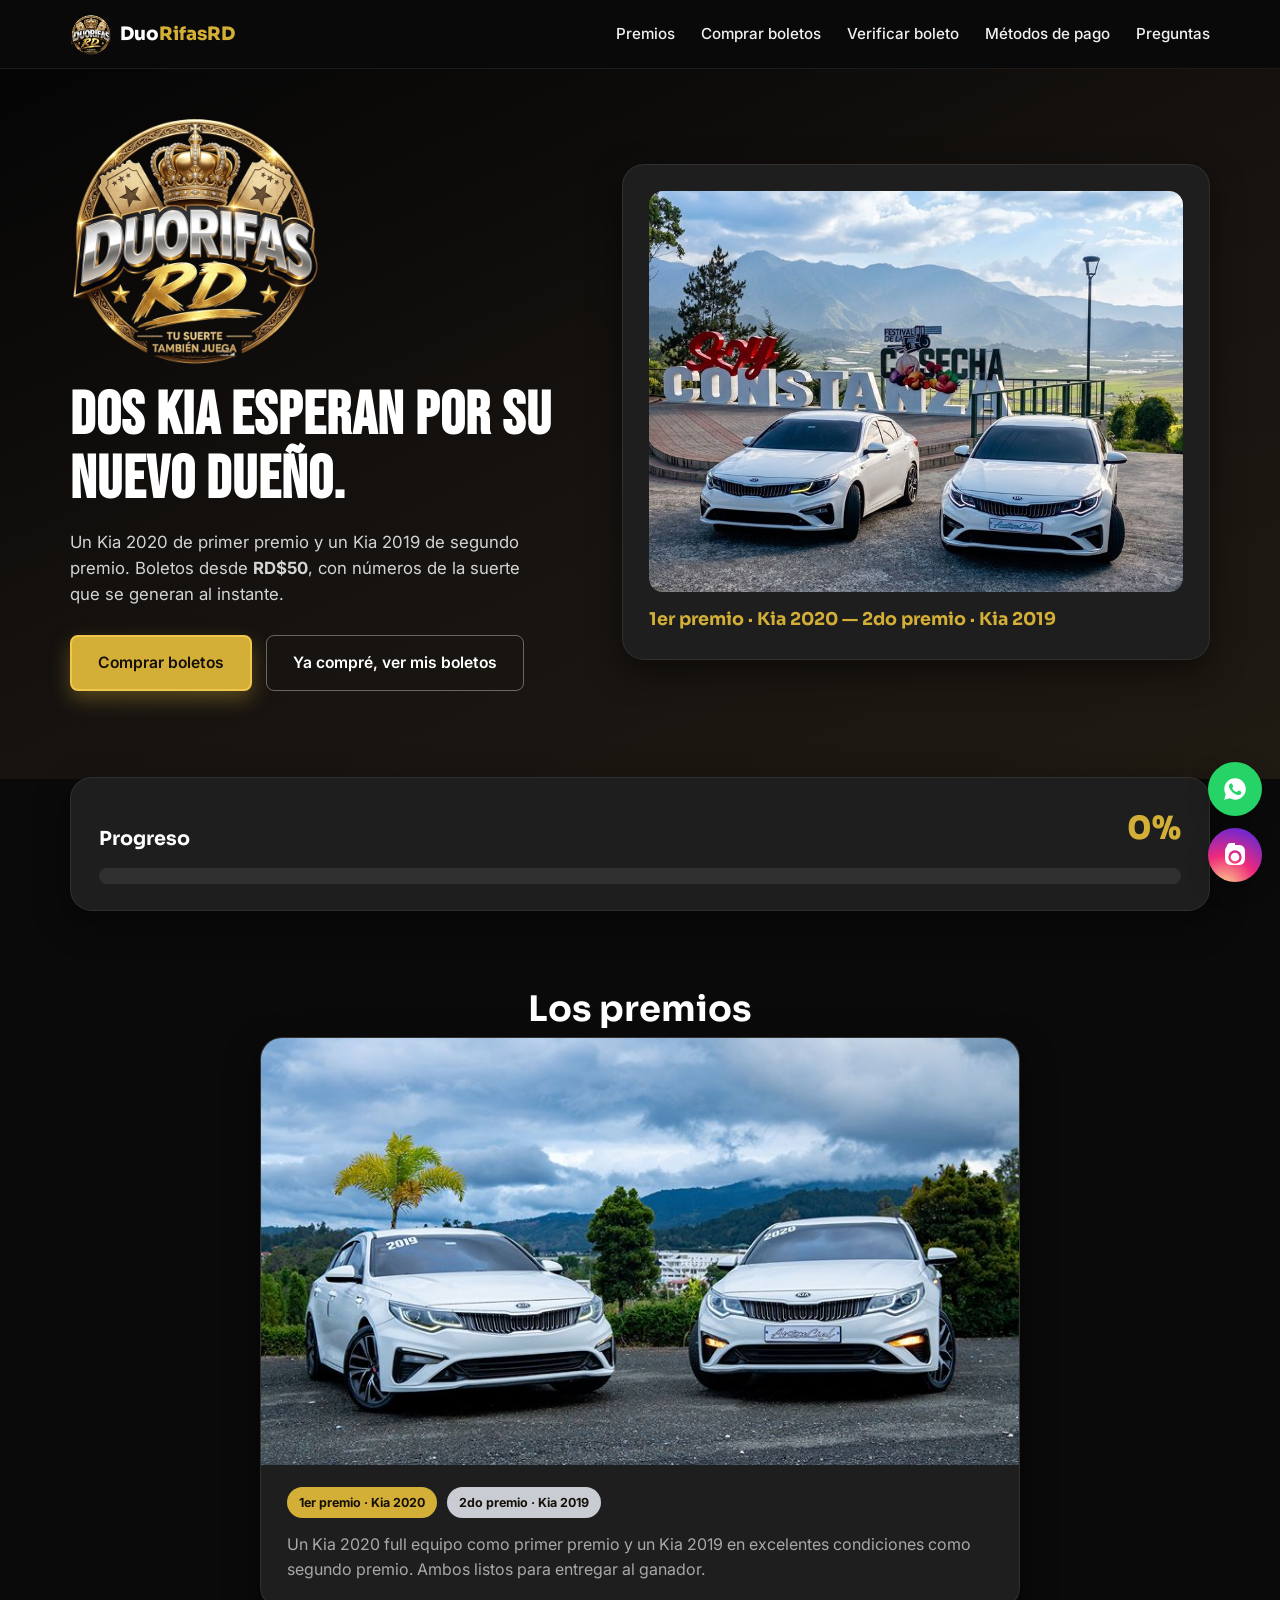
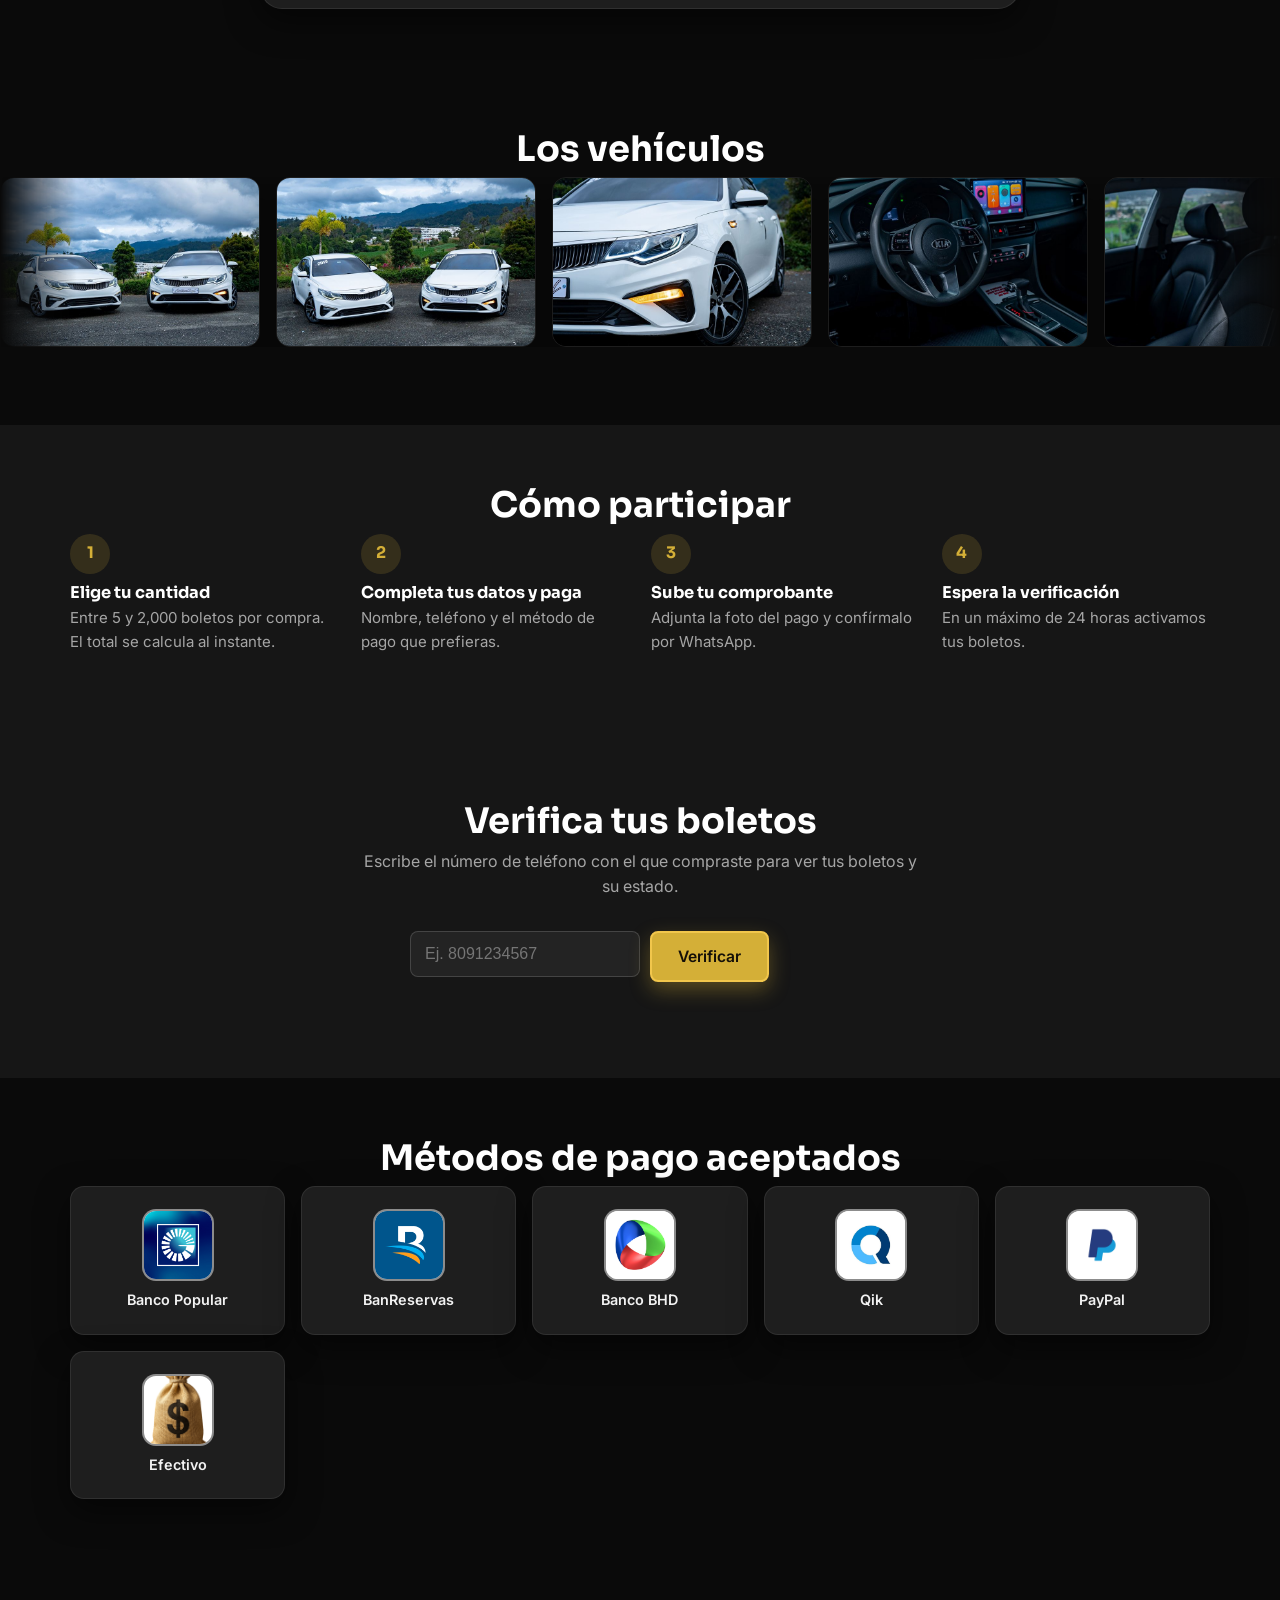
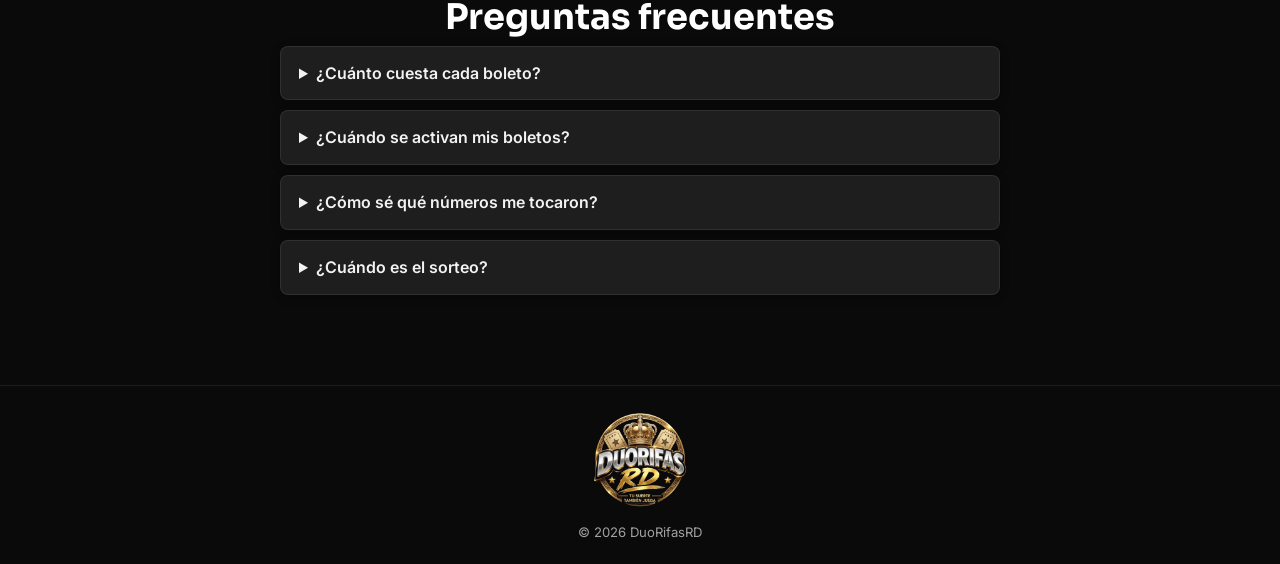
==== commit 9d6763b7: "optimizar imagenes" ====
--- a/index.html
+++ b/index.html
@@ -121,7 +121,7 @@
         <img src="10.jpg" alt="Vehículo 8" class="gallery-img">
         <img src="11.jpg" alt="Vehículo 9" class="gallery-img">
         <img src="3.jpg" alt="Vehículo 10" class="gallery-img">
-        <img src="rosa.png" alt="Vehículo 11" class="gallery-img">
+        <img src="rosa.jpg" alt="Vehículo 11" class="gallery-img">
       </div>
     </div>
   </section>
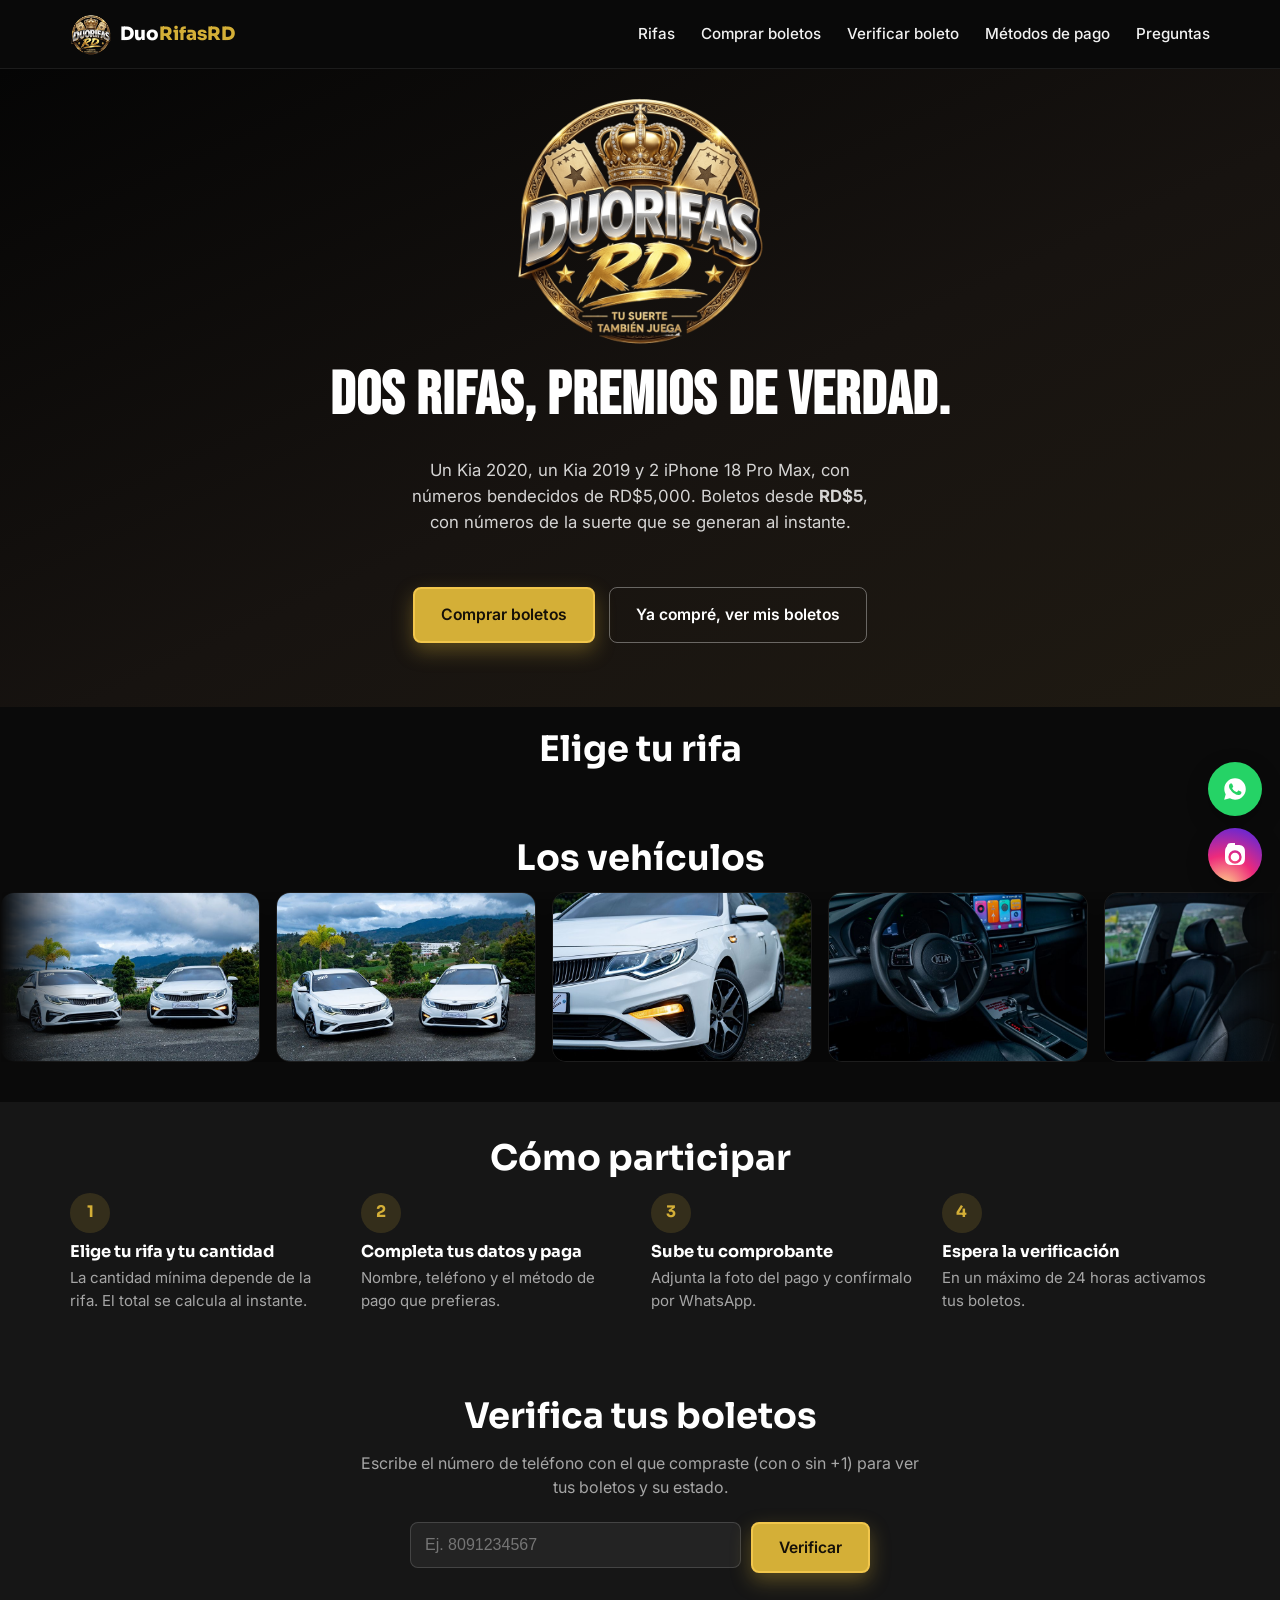
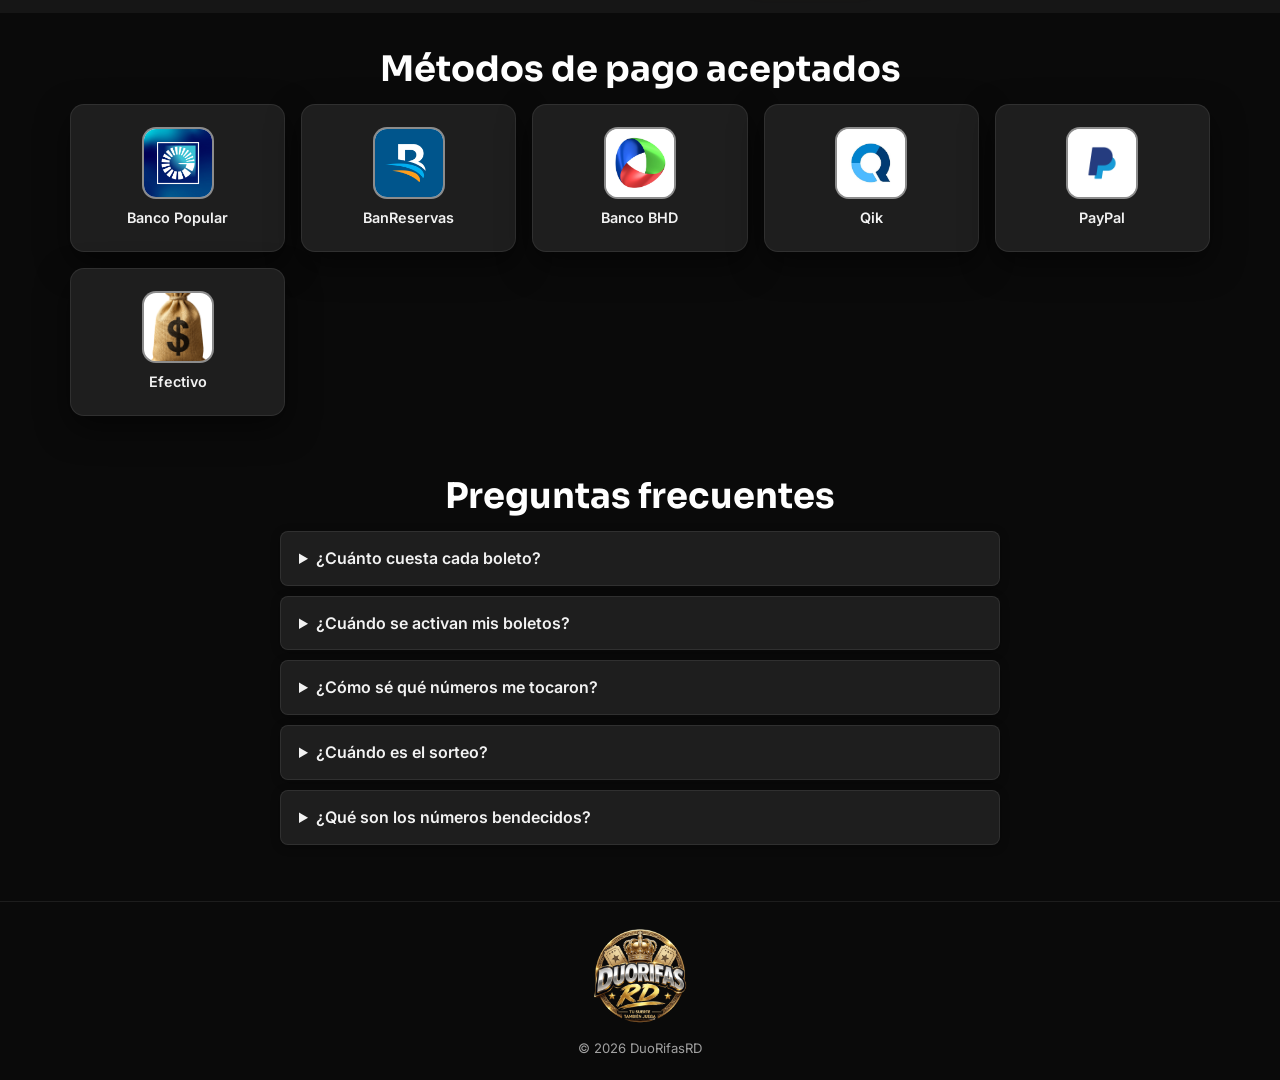
==== commit ba94b63d: "mejora2" ====
--- a/index.html
+++ b/index.html
@@ -3,14 +3,17 @@
 <head>
 <meta charset="UTF-8">
 <meta name="viewport" content="width=device-width, initial-scale=1.0, viewport-fit=cover">
-<title>DuoRifa </title>
-<meta name="description" content="Compra tus boletos para la DuoRifa y participa por un Kia 2020 o un Kia 2019. Boletos desde RD$50.">
+<title>DuoRifasRD</title>
+<meta name="description" content="Compra tus boletos para las DuoRifas y participa por un Kia 2020, un Kia 2019 o 2 iPhone 18 Pro Max. Boletos desde RD$5.">
 <link rel="preconnect" href="https://fonts.googleapis.com">
 <link rel="preconnect" href="https://fonts.gstatic.com" crossorigin>
 <link href="https://fonts.googleapis.com/css2?family=Sora:wght@400;600;700;800&family=Inter:wght@400;500;600;700&family=Bebas+Neue&display=swap" rel="stylesheet">
 <link rel="stylesheet" href="styles.css">
+<link rel="stylesheet" href="rifas.css">
 </head>
 <body>
+
+
 
 <!-- ============ BOTONES FLOTANTES ============ -->
 <div class="floating-buttons" aria-label="Contacto rápido">
@@ -30,8 +33,8 @@
       <span class="logo-text">Duo<span>RifasRD</span></span>
     </a>
     <nav class="main-nav" id="mainNav">
-      <a href="#premios">Premios</a>
-      <a href="#" id="navBuyBtn">Comprar boletos</a>
+      <a href="#rifas">Rifas</a>
+      <a href="#rifas" id="navBuyBtn">Comprar boletos</a>
       <a href="#verificar">Verificar boleto</a>
       <a href="#pago">Métodos de pago</a>
       <a href="#faq">Preguntas</a>
@@ -51,56 +54,22 @@
         <div class="hero-logo">
           <img id="heroLogoImg" src="logorifa.png" alt="DuoRifas RD" class="hero-logo-img">
         </div>
-        <h1>Dos Kia esperan por su nuevo dueño.</h1>
-        <p class="hero-sub">Un Kia 2020 de primer premio y un Kia 2019 de segundo premio. Boletos desde <strong>RD$50</strong>, con números de la suerte que se generan al instante.</p>
-      </div>
-      <div class="hero-visual">
-        <div class="hero-card">
-          <img id="heroCarImg" src="coches.jpg" alt="Kia 2020 y Kia 2019, los dos premios de la rifa" class="hero-car-img">
-          <div class="hero-card-label">1er premio · Kia 2020 — 2do premio · Kia 2019</div>
-        </div>
-      </div>
+        <h1>Dos rifas, premios de verdad.</h1>
+        <p class="hero-sub">Un Kia 2020, un Kia 2019 y 2 iPhone 18 Pro Max, con números bendecidos de RD$5,000. Boletos desde <strong>RD$5</strong>, con números de la suerte que se generan al instante.</p>
+      </div>
+    
       <div class="hero-actions">
-        <a href="#" id="heroBuyBtn" class="btn btn-primary btn-neon">Comprar boletos</a>
+        <a href="#rifas" id="heroBuyBtn" class="btn btn-primary btn-neon">Comprar boletos</a>
         <a href="#verificar" class="btn btn-ghost">Ya compré, ver mis boletos</a>
       </div>
     </div>
   </section>
 
-  <!-- ============ PROGRESO DE LA RIFA ============ -->
-  <section class="progress-section">
-    <div class="container">
-      <div class="progress-card">
-        <div class="progress-head">
-          <div>
-            <h2>Progreso</h2>
-          </div>
-          <div class="progress-percent" id="progressPercent">0%</div>
-        </div>
-        <div class="progress-track" role="progressbar" aria-valuemin="0" aria-valuemax="100" aria-valuenow="0" id="progressTrack">
-          <div class="progress-fill" id="progressFill"></div>
-        </div>
-        <p class="progress-note" id="drawDateNote" hidden>
-          🎉 ¡Ya vendimos el 80%! El sorteo se realizará el <strong id="drawDateText">POR DEFINIR</strong>.
-        </p>
-      </div>
-    </div>
-  </section>
-
-  <!-- ============ PREMIOS ============ -->
-  <section class="prizes" id="premios">
-    <div class="container">
-      <h2 class="section-title">Los premios</h2>
-      <div class="prize-single">
-        <img src="1.jpg" alt="Kia 2020 y Kia 2019, los dos premios de la rifa" class="prize-single-img">
-        <div class="prize-single-body">
-          <div class="prize-single-badges">
-            <span class="prize-badge">1er premio · Kia 2020</span>
-            <span class="prize-badge prize-badge-second">2do premio · Kia 2019</span>
-          </div>
-          <p>Un Kia 2020 full equipo como primer premio y un Kia 2019 en excelentes condiciones como segundo premio. Ambos listos para entregar al ganador.</p>
-        </div>
-      </div>
+  <!-- ============ RIFAS (las tarjetas las dibuja script.js desde raffles-config.js) ============ -->
+  <section class="rifas-section" id="rifas">
+    <div class="container">
+      <h2 class="section-title">Elige tu rifa</h2>
+      <div class="raffle-grid" id="raffleGrid"></div>
     </div>
   </section>
 
@@ -132,13 +101,12 @@
     <img src="" alt="" id="lightboxImg" class="lightbox-img">
   </div>
 
-
   <!-- ============ CÓMO FUNCIONA ============ -->
   <section class="how-it-works">
     <div class="container">
       <h2 class="section-title">Cómo participar</h2>
       <ol class="steps">
-        <li><span class="step-num">1</span><div><h3>Elige tu cantidad</h3><p>Entre 5 y 2,000 boletos por compra. El total se calcula al instante.</p></div></li>
+        <li><span class="step-num">1</span><div><h3>Elige tu rifa y tu cantidad</h3><p>La cantidad mínima depende de la rifa. El total se calcula al instante.</p></div></li>
         <li><span class="step-num">2</span><div><h3>Completa tus datos y paga</h3><p>Nombre, teléfono y el método de pago que prefieras.</p></div></li>
         <li><span class="step-num">3</span><div><h3>Sube tu comprobante</h3><p>Adjunta la foto del pago y confírmalo por WhatsApp.</p></div></li>
         <li><span class="step-num">4</span><div><h3>Espera la verificación</h3><p>En un máximo de 24 horas activamos tus boletos.</p></div></li>
@@ -155,71 +123,11 @@
       <!-- Paso 1: cantidad -->
       <div class="buy-card" id="stepQuantity">
         <h3 class="buy-step-title" id="buyModalTitle">1. ¿Cuántos boletos quieres?</h3>
-        <div class="qty-options" id="qtyOptions">
-  <button class="qty-btn" data-qty="5" aria-pressed="false">
-    <span class="qty-btn-left">
-      <span class="qty-btn-num">5</span>
-      <span class="qty-btn-label">boletos</span>
-    </span>
-    <span class="qty-btn-right">
-      <span class="qty-btn-price">RD$250</span>
-      <span class="qty-btn-indicator" aria-hidden="true"></span>
-    </span>
-  </button>
-  <button class="qty-btn" data-qty="10" aria-pressed="false">
-    <span class="qty-btn-left">
-      <span class="qty-btn-num">10</span>
-      <span class="qty-btn-label">boletos</span>
-    </span>
-    <span class="qty-btn-right">
-      <span class="qty-btn-price">RD$500</span>
-      <span class="qty-btn-indicator" aria-hidden="true"></span>
-    </span>
-  </button>
-  <button class="qty-btn" data-qty="20" aria-pressed="false">
-    <span class="qty-btn-left">
-      <span class="qty-btn-num">20</span>
-      <span class="qty-btn-label">boletos</span>
-    </span>
-    <span class="qty-btn-right">
-      <span class="qty-btn-price">RD$1,000</span>
-      <span class="qty-btn-indicator" aria-hidden="true"></span>
-    </span>
-  </button>
-  <button class="qty-btn" data-qty="30" aria-pressed="false">
-    <span class="qty-btn-left">
-      <span class="qty-btn-num">30</span>
-      <span class="qty-btn-label">boletos</span>
-    </span>
-    <span class="qty-btn-right">
-      <span class="qty-btn-price">RD$1,500</span>
-      <span class="qty-btn-indicator" aria-hidden="true"></span>
-    </span>
-  </button>
-  <button class="qty-btn" data-qty="50" aria-pressed="false">
-    <span class="qty-btn-left">
-      <span class="qty-btn-num">50</span>
-      <span class="qty-btn-label">boletos</span>
-    </span>
-    <span class="qty-btn-right">
-      <span class="qty-btn-price">RD$2,500</span>
-      <span class="qty-btn-indicator" aria-hidden="true"></span>
-    </span>
-  </button>
-  <button class="qty-btn" data-qty="100" aria-pressed="false">
-    <span class="qty-btn-left">
-      <span class="qty-btn-num">100</span>
-      <span class="qty-btn-label">boletos</span>
-    </span>
-    <span class="qty-btn-right">
-      <span class="qty-btn-price">RD$5,000</span>
-      <span class="qty-btn-indicator" aria-hidden="true"></span>
-    </span>
-  </button>
-</div>
+        <p class="section-sub" id="buyRaffleName"></p>
+        <div class="qty-options" id="qtyOptions"></div>
         <div class="qty-custom">
-          <label for="qtyCustom">O escribe una cantidad (mínimo 5):</label>
-          <input type="number" id="qtyCustom" min="5" max="2000" step="1" placeholder="Ej. 15">
+          <label for="qtyCustom">O escribe una cantidad (mínimo <span id="qtyMinLabel">5</span>):</label>
+          <input type="number" id="qtyCustom" min="5" max="2000" step="1" placeholder="Ej. 25">
         </div>
         <div class="qty-summary">
           <div>
@@ -237,7 +145,7 @@
       <!-- Paso 2: formulario + pago -->
       <div class="buy-card" id="stepForm" hidden>
         <h3 class="buy-step-title">2. Tus datos y el pago</h3>
-                <form id="purchaseForm" novalidate>
+        <form id="purchaseForm" novalidate>
           <p class="form-error" id="purchaseFormError" hidden></p>
 
           <div class="form-row">
@@ -291,7 +199,7 @@
             <div class="file-input-wrapper">
               <input type="file" id="proofFile" name="proofFile" accept="image/*" required class="file-input-hidden">
               <label for="proofFile" class="file-input-btn">Seleccionar archivo</label>
-                            <span class="file-input-name" id="proofFileName">Ningún archivo seleccionado</span>
+              <span class="file-input-name" id="proofFileName">Ningún archivo seleccionado</span>
             </div>
             <p class="field-error" id="proofFileError" hidden>Sube la foto de tu comprobante de pago.</p>
             <img id="proofPreview" class="proof-preview" hidden alt="Vista previa del comprobante">
@@ -333,8 +241,8 @@
   <section class="verify-section" id="verificar">
     <div class="container">
       <h2 class="section-title">Verifica tus boletos</h2>
-      <p class="section-sub">Escribe el número de teléfono con el que compraste para ver tus boletos y su estado.</p>
-            <form id="verifyForm" class="verify-form">
+      <p class="section-sub">Escribe el número de teléfono con el que compraste (con o sin +1) para ver tus boletos y su estado.</p>
+      <form id="verifyForm" class="verify-form">
         <div class="verify-form-field">
           <input type="tel" id="verifyPhone" placeholder="Ej. 8091234567" required>
           <p class="field-error" id="verifyPhoneError" hidden>Escribe un número de teléfono válido.</p>
@@ -378,26 +286,29 @@
     </div>
   </section>
 
-  <!-- ============ FAQ ============ -->
   <section class="faq-section" id="faq">
     <div class="container">
       <h2 class="section-title">Preguntas frecuentes</h2>
       <div class="faq-list">
         <details>
           <summary>¿Cuánto cuesta cada boleto?</summary>
-          <p>Cada boleto cuesta RD$50. Puedes comprar entre 5 y 2,000 boletos por compra. Si necesitas más, escríbenos por WhatsApp.</p>
+          <p>En la rifa de los Kia, cada boleto cuesta RD$50 (mínimo 5 boletos). En la rifa de los iPhone, cada boleto cuesta RD$5 (mínimo 20 boletos). En ambas puedes comprar hasta 2,000 boletos por compra.</p>
         </details>
         <details>
           <summary>¿Cuándo se activan mis boletos?</summary>
-          <p>Después de subir tu comprobante, la verificación toma un máximo de 24 horas.</p>
+          <p>Verificamos tu pago y activamos tus boletos en un máximo de 24 horas. Mientras tanto aparecen como "Pendiente", y solo participan en la rifa los boletos verificados.</p>
         </details>
         <details>
           <summary>¿Cómo sé qué números me tocaron?</summary>
-          <p>Apenas completas la compra, la página te muestra tus números al instante, marcados como "Pendiente" hasta que confirmemos tu pago. También puedes consultarlos luego en la sección "Verificar boleto".</p>
+          <p>Tus números se generan al instante y los ves apenas termina tu compra. También puedes consultarlos cuando quieras en "Verificar boleto" con el número de teléfono que usaste al comprar.</p>
         </details>
         <details>
           <summary>¿Cuándo es el sorteo?</summary>
-          <p>La fecha se anuncia aquí mismo en la página apenas alcancemos el 80% de los boletos vendidos.</p>
+          <p>La fecha del sorteo de cada rifa se anunciará en esta página y en nuestro Instagram @_duorifasrd cuando se complete el 80% de sus boletos.</p>
+        </details>
+        <details>
+          <summary>¿Qué son los números bendecidos?</summary>
+          <p>Cada rifa tiene los suyos: 20 en la de los Kia y 5 en la de los iPhone, de RD$5,000 cada uno. Si uno de tus boletos es uno de ellos, ganas ese premio. Los verás marcados con 🍀 cuando consultes tus boletos.</p>
         </details>
       </div>
     </div>
--- a/styles.css
+++ b/styles.css
@@ -5,6 +5,9 @@
    "Verificado" (éxito) — en todo lo demás se usó dorado/negro/plateado.
    Tipografía: Sora (títulos) + Inter (texto)
    ===================================================================== */
+
+/* Hace que el atributo hidden siempre gane sobre cualquier display del CSS */
+[hidden] { display: none !important; }
 
 :root {
   --gold: #D4AF37;
@@ -1029,6 +1032,10 @@
   color: var(--text);
   font-size: 1rem;
 }
+/* El input va dentro de un div extra: el div llena la fila y el input ocupa todo su ancho */
+.verify-form-field { flex: 1; }
+.verify-form-field input { width: 100%; }
+
 .verify-results {
   max-width: 640px;
   margin: 26px auto 0;
@@ -1341,4 +1348,124 @@
   color: var(--text-soft);
   margin: 0;
   font-size: 1rem;
+}
+/* ============ MENOS ESPACIO ENTRE SECCIONES ============ */
+.hero { padding: 44px 0 64px; }
+.progress-section { padding: 28px 0 0; }
+.prizes { padding: 40px 0 28px; }
+.vehicle-gallery { padding: 28px 0 40px; }
+.how-it-works { padding: 36px 0 44px; }
+.verify-section { padding: 40px 0; }
+.pay-methods-section { padding: 36px 0 44px; }
+.faq-section { padding: 16px 0 56px; }
+.section-title { margin-bottom: 14px; }
+.section-sub { margin-bottom: 22px; }
+
+/* ============ NÚMEROS BENDECIDOS ============ */
+.blessed { padding: 28px 0 40px; }
+.blessed-prize {
+  display: flex;
+  flex-direction: column;
+  align-items: center;
+  gap: 2px;
+  max-width: 320px;
+  margin: 0 auto 18px;
+  padding: 14px 20px;
+  border-radius: var(--radius-md);
+  background: var(--gold-soft);
+  border: 1.5px solid rgba(212, 175, 55, 0.5);
+  text-align: center;
+}
+.blessed-prize span { font-size: 0.85rem; color: var(--gold); }
+.blessed-prize strong {
+  font-family: var(--font-display);
+  font-size: 1.9rem;
+  color: var(--gold-bright);
+}
+.blessed-grid {
+  display: grid;
+  grid-template-columns: repeat(5, 1fr);
+  gap: 10px;
+  max-width: 760px;
+  margin: 0 auto;
+}
+.blessed-chip {
+  font-family: var(--font-display);
+  font-weight: 700;
+  text-align: center;
+  padding: 10px 6px;
+  border-radius: var(--radius-sm);
+  background: var(--card);
+  border: 1.5px solid rgba(212, 175, 55, 0.45);
+  color: var(--gold-bright);
+  letter-spacing: 0.06em;
+}
+/* Boleto del cliente que es número bendecido */
+.ticket-chip-blessed {
+  background: linear-gradient(135deg, var(--gold-bright), var(--gold));
+  box-shadow: 0 0 10px rgba(241, 198, 76, 0.55);
+}
+
+@media (max-width: 720px) {
+  .blessed-grid { grid-template-columns: repeat(4, 1fr); gap: 8px; }
+}
+@media (max-width: 480px) {
+  .hero { padding: 36px 0 56px; }
+  .blessed-chip { font-size: 0.85rem; padding: 9px 2px; letter-spacing: 0.03em; }
+}
+.blessed .container { text-align: center; }
+.blessed-tag {
+  display: inline-block;
+  font-size: 0.75rem;
+  font-weight: 700;
+  letter-spacing: 0.08em;
+  text-transform: uppercase;
+  color: var(--gold);
+  background: var(--gold-soft);
+  border: 1px solid rgba(212, 175, 55, 0.45);
+  border-radius: 999px;
+  padding: 5px 14px;
+  margin-bottom: 10px;
+}
+.blessed-note {
+  margin: 16px 0 0;
+  font-size: 0.82rem;
+  color: var(--text-soft);
+}
+
+/* ============ MÓVIL: SECCIONES MÁS UNIDAS ============
+   Va al final del archivo a propósito: así gana sobre los paddings
+   de escritorio y sobre los @media anteriores. */
+@media (max-width: 720px) {
+  .container { padding: 0 16px; }
+
+  .hero { padding: 26px 0 44px; }
+  .hero-copy { margin-top: 20px; }
+  .hero-actions { margin-top: 16px; }
+
+  .progress-section { padding: 14px 0 0; margin-top: -34px; }
+  .progress-card { padding: 20px 18px; }
+
+  .prizes { padding: 22px 0 10px; }
+  .blessed { padding: 14px 0 22px; }
+  .vehicle-gallery { padding: 14px 0 22px; }
+  .how-it-works { padding: 22px 0 26px; }
+  .verify-section { padding: 24px 0; }
+  .pay-methods-section { padding: 22px 0 26px; }
+  .faq-section { padding: 8px 0 34px; }
+
+  .section-title { margin-bottom: 8px; }
+  .section-sub { margin-bottom: 14px; }
+  .steps { gap: 14px; }
+  .pay-grid { gap: 10px; }
+  .faq-list { gap: 8px; }
+}
+
+/* ============ NÚMERO BENDECIDO YA ASIGNADO (tachado) ============ */
+.blessed-chip.claimed {
+  text-decoration: line-through;
+  text-decoration-thickness: 2px;
+  text-decoration-color: var(--danger);
+  opacity: 0.5;
+  border-color: rgba(255, 255, 255, 0.15);
 }
--- a/rifas.css
+++ b/rifas.css
@@ -0,0 +1,170 @@
+/* =====================================================================
+   DuoRifa — Tarjetas de rifas (cargar DESPUÉS de styles.css)
+   Clases generadas por script.js: renderCards() y renderBlessed()
+   ===================================================================== */
+
+.rifas-section { padding: 22px 0 26px; }
+
+.raffle-grid {
+  display: grid;
+  grid-template-columns: repeat(auto-fit, minmax(300px, 1fr));
+  gap: 18px;
+  margin-top: 14px;
+}
+
+/* ---------- Tarjeta ---------- */
+.rc {
+  --rc-bg: #12141c;
+  --rc-border: rgba(255, 255, 255, 0.12);
+  --rc-accent: #ffd54a;
+  --rc-accent-2: #ff7a18;
+  --rc-text-dim: rgba(255, 255, 255, 0.65);
+
+  display: flex;
+  flex-direction: column;
+  background: var(--rc-bg);
+  border: 1px solid var(--rc-border);
+  border-radius: 18px;
+  overflow: hidden;
+  box-shadow: 0 10px 30px rgba(0, 0, 0, 0.35);
+  color: #fff;
+}
+
+/* ---------- Imagen + insignia ---------- */
+.rc-img { position: relative; aspect-ratio: 4 / 3; background: #0b0c11; overflow: hidden; }
+.rc-img img { display: block; width: 100%; height: 100%; object-fit: cover; }
+.rc-badge {
+  position: absolute; top: 10px; left: 10px;
+  padding: 5px 12px;
+  border-radius: 999px;
+  font-size: 0.78rem; font-weight: 700; letter-spacing: 0.02em;
+  color: #1a1200;
+  background: linear-gradient(135deg, var(--rc-accent), var(--rc-accent-2));
+  box-shadow: 0 4px 12px rgba(0, 0, 0, 0.35);
+}
+
+/* ---------- Premio de los números bendecidos ---------- */
+.rc-prize {
+  display: flex; flex-direction: column; align-items: center; gap: 2px;
+  padding: 14px 16px 8px;
+  text-align: center;
+}
+.rc-prize span { font-size: 0.85rem; color: var(--rc-text-dim); }
+.rc-prize strong {
+  font-size: 1.9rem; line-height: 1.1;
+  background: linear-gradient(135deg, var(--rc-accent), var(--rc-accent-2));
+  -webkit-background-clip: text; background-clip: text;
+  -webkit-text-fill-color: transparent; color: transparent;
+}
+
+.rc-counts { margin: 0; padding: 0 16px 8px; text-align: center; font-size: 0.82rem; color: var(--rc-text-dim); }
+
+/* ---------- Números bendecidos ---------- */
+.rc-nums {
+  display: flex; flex-wrap: wrap; justify-content: center; gap: 8px;
+  padding: 0 16px 14px;
+}
+.rc-num {
+  display: inline-flex; flex-direction: column; align-items: center;
+  min-width: 64px;
+  padding: 6px 10px;
+  border-radius: 10px;
+  border: 1px solid rgba(255, 213, 74, 0.45);
+  background: rgba(255, 213, 74, 0.08);
+  font-family: ui-monospace, SFMono-Regular, Menlo, Consolas, monospace;
+  font-weight: 700; font-size: 0.95rem; letter-spacing: 0.04em;
+  color: var(--rc-accent);
+}
+.rc-num small { font-family: inherit; font-size: 0.62rem; font-weight: 600; letter-spacing: 0.04em; text-transform: uppercase; }
+.rc-num.out {
+  color: rgba(255, 255, 255, 0.5);
+  border-color: rgba(255, 255, 255, 0.15);
+  background: rgba(255, 255, 255, 0.04);
+  text-decoration: line-through;
+  text-decoration-color: #ff4d4d;
+  text-decoration-thickness: 2px;
+}
+.rc-num.out small { text-decoration: none; color: #ff7676; }
+
+/* ---------- Cuerpo ---------- */
+.rc-body {
+  display: flex; flex-direction: column; gap: 10px;
+  padding: 14px 16px 18px;
+  border-top: 1px solid var(--rc-border);
+  flex: 1;
+}
+.rc-body h3 { margin: 0; font-size: 1.15rem; }
+.rc-desc { margin: 0; font-size: 0.9rem; line-height: 1.45; color: var(--rc-text-dim); }
+.rc-draw { margin: 0; font-size: 0.85rem; font-weight: 600; color: var(--rc-accent); }
+.rc-draw[hidden] { display: none; }
+
+/* ---------- Progreso ---------- */
+.rc-prog { display: flex; flex-direction: column; gap: 6px; font-size: 0.85rem; color: var(--rc-text-dim); }
+.rc-prog b { color: #fff; }
+.rc-track { height: 8px; border-radius: 999px; background: rgba(255, 255, 255, 0.1); overflow: hidden; }
+.rc-track i {
+  display: block; height: 100%; width: 0;
+  border-radius: inherit;
+  background: linear-gradient(90deg, var(--rc-accent), var(--rc-accent-2));
+  transition: width 0.6s ease;
+}
+
+/* ---------- Precio + botón ---------- */
+.rc-buy {
+  display: flex; align-items: center; justify-content: space-between; gap: 12px;
+  margin-top: auto; padding-top: 6px;
+}
+.rc-buy > div { display: flex; flex-direction: column; }
+.rc-buy strong { font-size: 1.35rem; line-height: 1.1; }
+.rc-buy small { font-size: 0.75rem; color: var(--rc-text-dim); }
+.rc-buy .btn { white-space: nowrap; }
+
+/* ---------- Móvil ---------- */
+@media (max-width: 720px) {
+  .raffle-grid { grid-template-columns: 1fr; gap: 16px; }
+  .rc-prize strong { font-size: 1.7rem; }
+}
+/* Distintivos de premio de cada rifa */
+.rc-tags { display: flex; flex-wrap: wrap; justify-content: center; gap: 8px; padding: 12px 16px 0; }
+.rc-tags span {
+  padding: 5px 12px; border-radius: 999px;
+  font-size: 0.8rem; font-weight: 700;
+  color: #ffd54a; background: rgba(255, 213, 74, 0.1);
+  border: 1px solid rgba(255, 213, 74, 0.4);
+}
+
+/* Cursor de lupa en la imagen de la tarjeta (se abre ampliada) */
+.rc-img img { cursor: zoom-in; }
+/* Hero centrado: logo, título, texto y botones en una sola columna */
+.hero-inner {
+  display: flex;
+  flex-direction: column;
+  align-items: center;
+  text-align: center;
+  gap: 24px;
+}
+.hero-copy {
+  max-width: 760px;
+  margin: 0 auto;
+  display: flex;
+  flex-direction: column;
+  align-items: center;
+}
+.hero-logo { display: flex; justify-content: center; }
+.hero-logo-img { margin: 0 auto; }
+.hero-sub { margin-left: auto; margin-right: auto; }
+.hero-actions {
+  display: flex;
+  flex-wrap: wrap;
+  justify-content: center;
+  gap: 14px;
+}
+/* Móvil: logo, luego botones, luego título y texto */
+@media (max-width: 900px) {
+  .hero-inner .hero-copy { display: contents; }
+
+  .hero-inner .hero-logo    { order: 1; }
+  .hero-inner .hero-actions { order: 2; }
+  .hero-inner .hero-copy h1 { order: 3; text-align: center; }
+  .hero-inner .hero-sub     { order: 4; text-align: center; }
+}
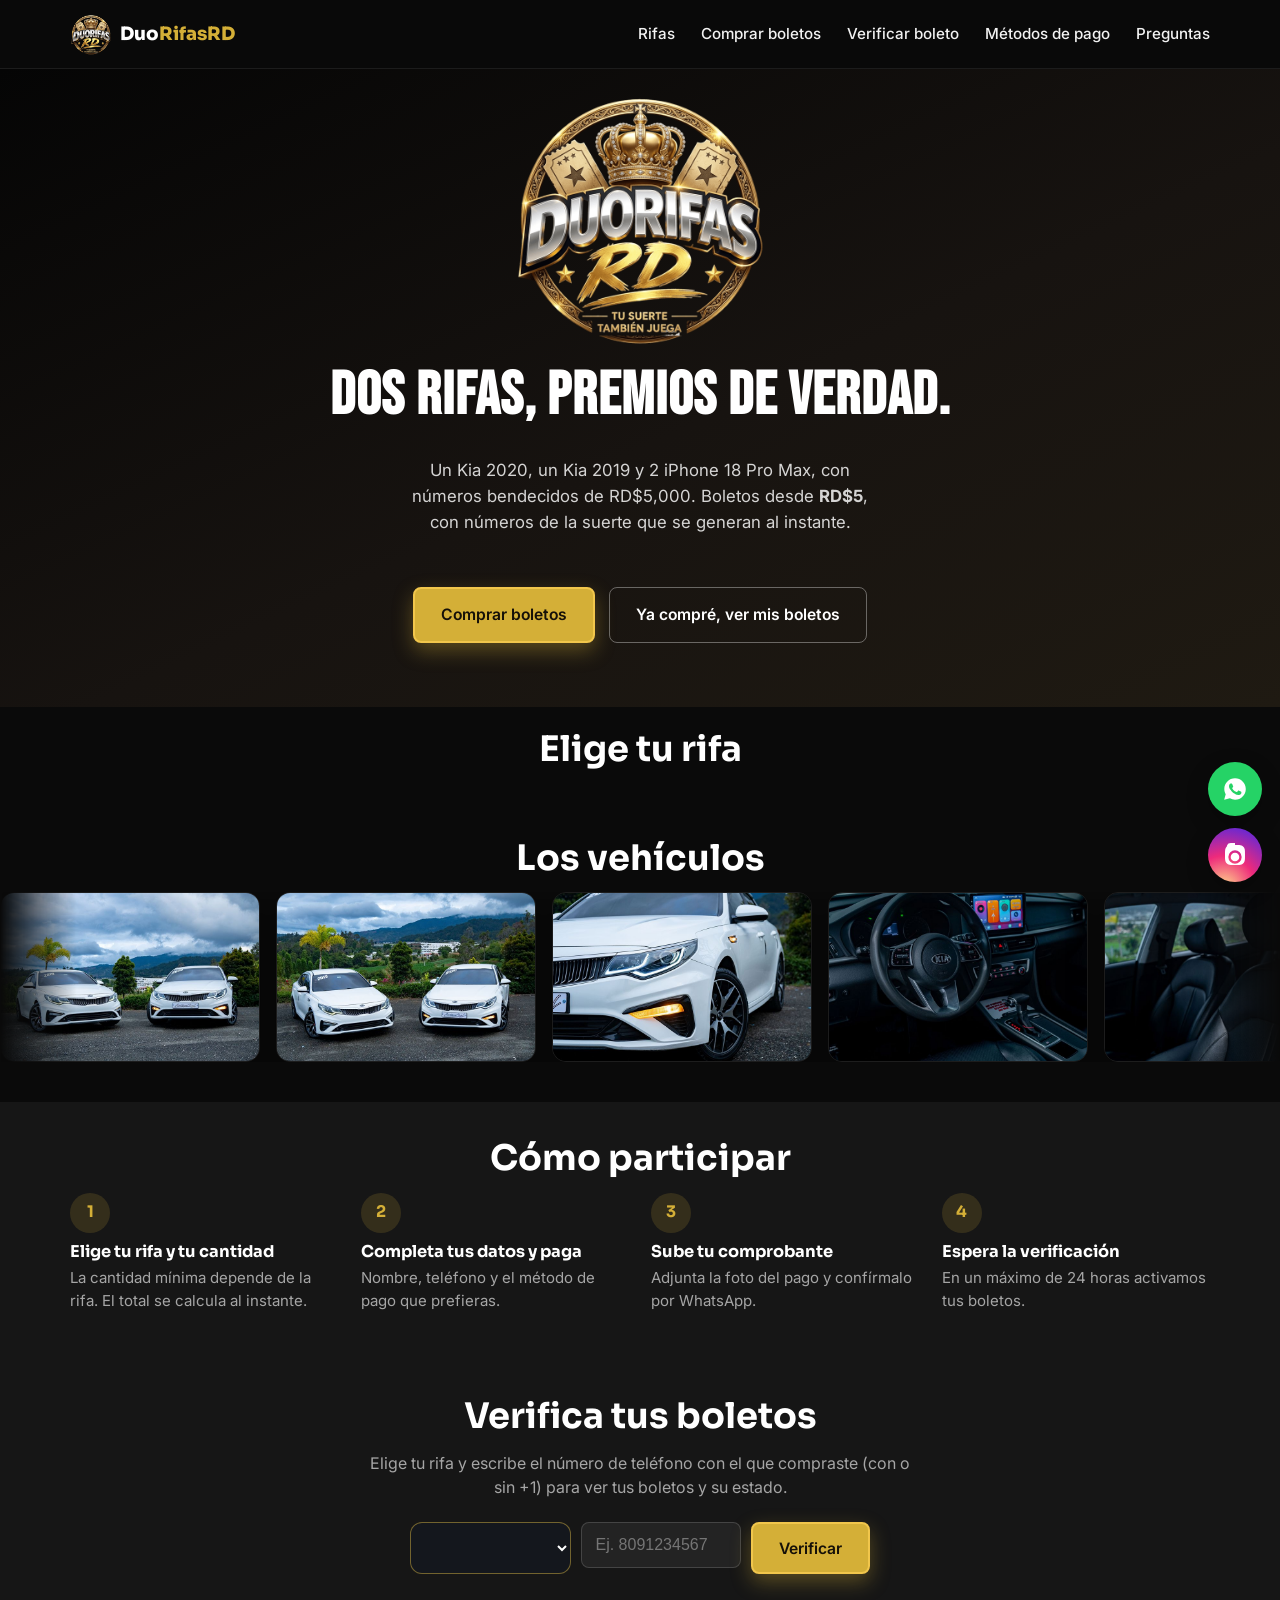
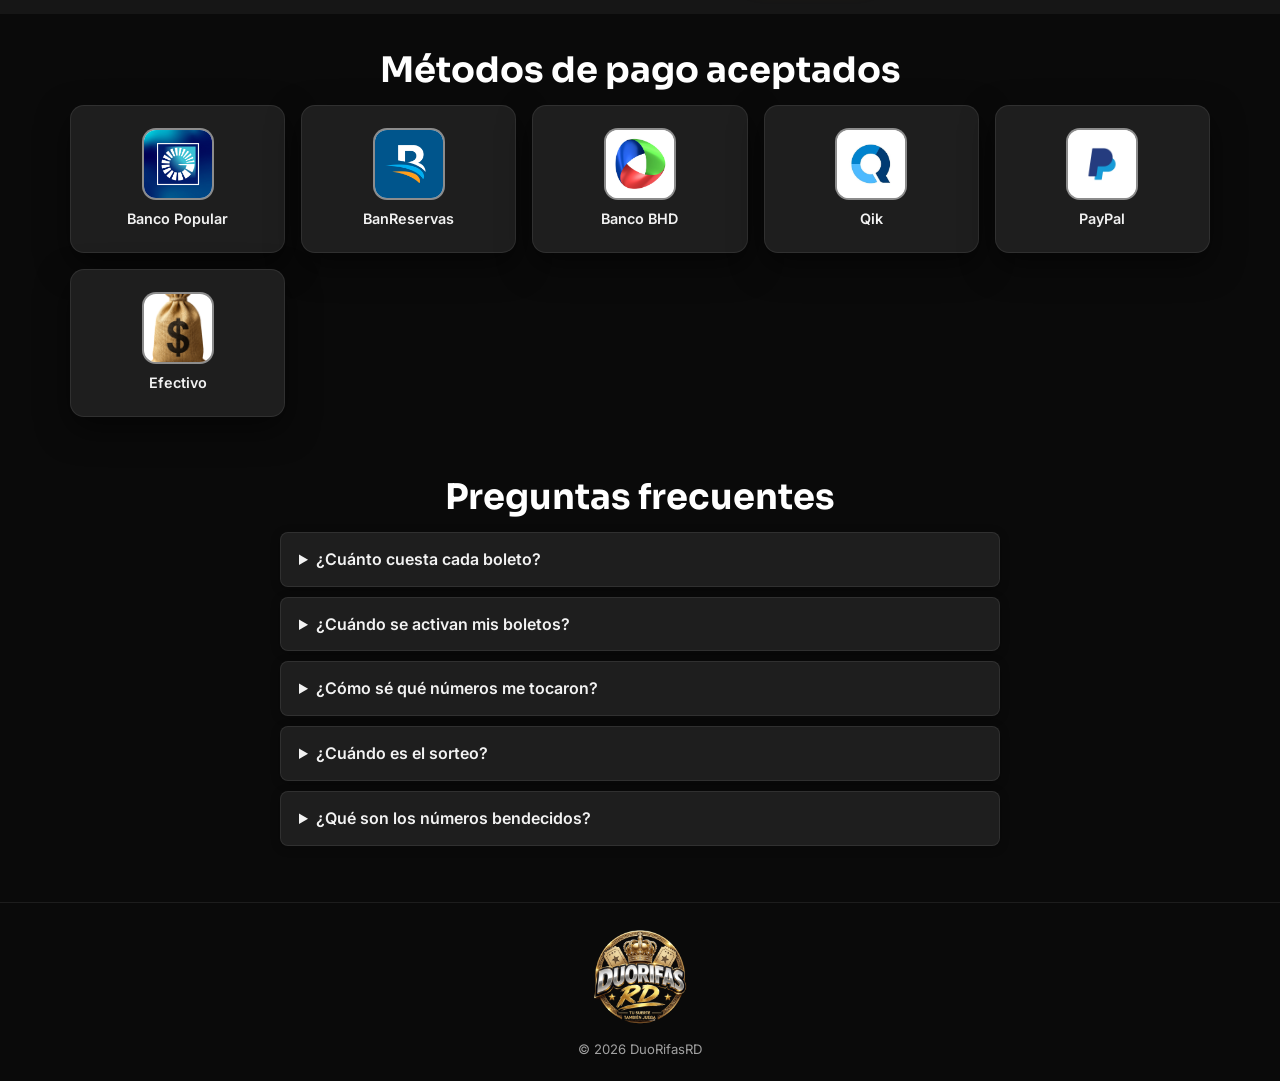
==== commit aefd6b2f: "selector de rifa en verificar y lista negra manual" ====
--- a/index.html
+++ b/index.html
@@ -238,20 +238,23 @@
   </div>
 
   <!-- ============ VERIFICAR BOLETO ============ -->
-  <section class="verify-section" id="verificar">
-    <div class="container">
-      <h2 class="section-title">Verifica tus boletos</h2>
-      <p class="section-sub">Escribe el número de teléfono con el que compraste (con o sin +1) para ver tus boletos y su estado.</p>
-      <form id="verifyForm" class="verify-form">
-        <div class="verify-form-field">
-          <input type="tel" id="verifyPhone" placeholder="Ej. 8091234567" required>
-          <p class="field-error" id="verifyPhoneError" hidden>Escribe un número de teléfono válido.</p>
-        </div>
-        <button type="submit" class="btn btn-primary btn-neon">Verificar</button>
-      </form>
-      <div id="verifyResults" class="verify-results" hidden></div>
-    </div>
-  </section>
+<section class="verify-section" id="verificar">
+  <div class="container">
+    <h2 class="section-title">Verifica tus boletos</h2>
+    <p class="section-sub">Elige tu rifa y escribe el número de teléfono con el que compraste (con o sin +1) para ver tus boletos y su estado.</p>
+    <form id="verifyForm" class="verify-form">
+      <div class="verify-form-field">
+        <select id="verifyRaffle" aria-label="Elige la rifa"></select>
+      </div>
+      <div class="verify-form-field">
+        <input type="tel" id="verifyPhone" placeholder="Ej. 8091234567" required>
+        <p class="field-error" id="verifyPhoneError" hidden>Escribe un número de teléfono válido.</p>
+      </div>
+      <button type="submit" class="btn btn-primary btn-neon">Verificar</button>
+    </form>
+    <div id="verifyResults" class="verify-results" hidden></div>
+  </div>
+</section>
 
   <!-- ============ MÉTODOS DE PAGO ============ -->
   <section class="pay-methods-section" id="pago">
--- a/rifas.css
+++ b/rifas.css
@@ -167,4 +167,13 @@
   .hero-inner .hero-actions { order: 2; }
   .hero-inner .hero-copy h1 { order: 3; text-align: center; }
   .hero-inner .hero-sub     { order: 4; text-align: center; }
+}
+#verifyRaffle {
+  width: 100%;
+  padding: 14px 16px;
+  border-radius: 12px;
+  font: inherit;
+  color: #fff;
+  background: #14171d;
+  border: 1px solid rgba(255, 213, 74, 0.4);
 }
